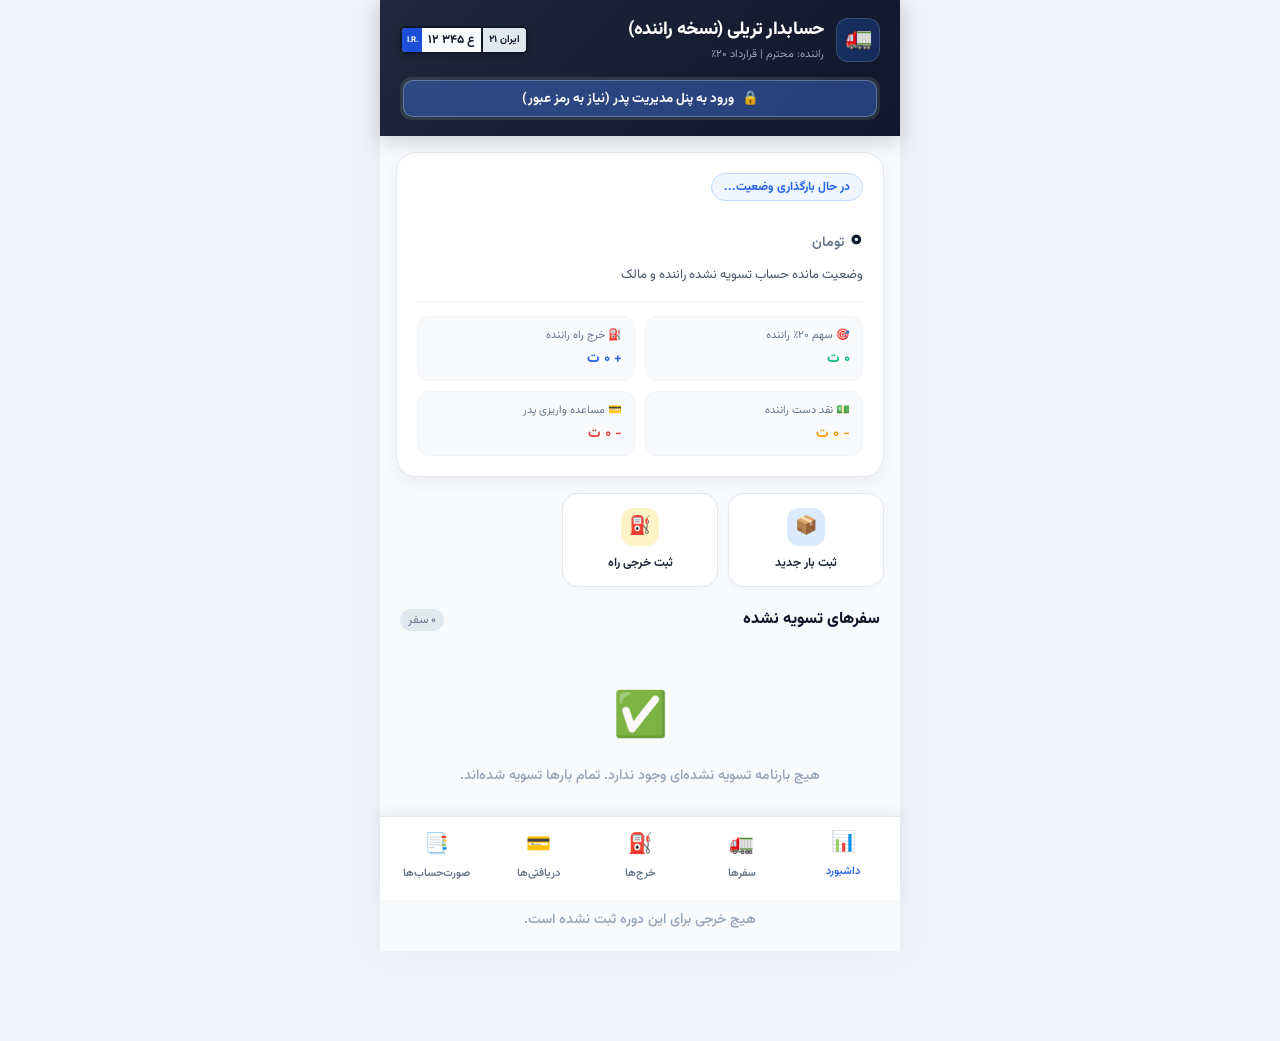
==== index.html @ ca32df8a "Add role isolation: Driver View vs Password-protected Owner Portal" ====
<!DOCTYPE html>
<html lang="fa" dir="rtl">
<head>
  <meta charset="UTF-8">
  <meta name="viewport" content="width=device-width, initial-scale=1.0, maximum-scale=1.0, user-scalable=no">
  <title>حسابدار تریلی و راننده</title>
  
  <!-- PWA Meta Tags -->
  <link rel="manifest" href="/manifest.json">
  <meta name="theme-color" content="#0f172a">
  <meta name="mobile-web-app-capable" content="yes">
  <meta name="apple-mobile-web-app-status-bar-style" content="black-translucent">
  <link rel="icon" type="image/png" href="/icons/icon-192.png">

  <!-- CSS -->
  <link rel="stylesheet" href="/css/style.css">
</head>
<body>

  <div class="app-container">
    
    <!-- Top Header -->
    <header class="top-header">
      <div class="header-row">
        <div class="app-title-box">
          <div class="app-logo-badge" id="appLogoBadge">🚛</div>
          <div>
            <div class="app-title" id="appMainTitle">حسابدار تریلی</div>
            <div class="app-subtitle" id="headerSubtitle">نسخه راننده</div>
          </div>
        </div>
        
        <!-- Iranian License Plate View -->
        <div class="iran-plate" id="headerPlate" onclick="handlePlateClick()" title="مشاهده پلاک">
          <div class="plate-blue-flag">I.R.</div>
          <div class="plate-middle" id="plateDisplay">۱۲ ع ۳۴۵</div>
          <div class="plate-iran" id="plateCityDisplay">ایران ۲۱</div>
        </div>
      </div>

      <!-- Role Access Bar -->
      <div class="role-toggle-bar" id="roleStatusBanner">
        <!-- Will be dynamically populated: either 'ورود به پنل پدر' button or 'پنل مالک + خروج' -->
      </div>
    </header>

    <!-- MAIN VIEWS -->
    
    <!-- 1. DASHBOARD VIEW -->
    <main id="viewDashboard" class="view-section">
      
      <!-- Balance Hero Card -->
      <div class="balance-hero-card">
        <div id="heroTag" class="hero-status-tag status-zero">
          در حال بارگذاری وضعیت...
        </div>
        
        <div class="hero-amount">
          <span id="heroAmountText">۰</span>
          <span class="hero-currency">تومان</span>
        </div>
        
        <div class="hero-desc" id="heroDescText">
          وضعیت مانده حساب تسویه نشده راننده و مالک
        </div>

        <!-- 4 Key Metrics Breakdown -->
        <div class="metrics-grid">
          <div class="metric-item">
            <div class="metric-label">
              <span>🎯 سهم ۲۰٪ راننده</span>
            </div>
            <div class="metric-val color-green" id="dashDriverShare">۰ ت</div>
          </div>
          
          <div class="metric-item">
            <div class="metric-label">
              <span>⛽ خرج راه راننده</span>
            </div>
            <div class="metric-val color-blue" id="dashDriverExpenses">+ ۰ ت</div>
          </div>

          <div class="metric-item">
            <div class="metric-label">
              <span>💵 نقد دست راننده</span>
            </div>
            <div class="metric-val color-amber" id="dashCashCollected">- ۰ ت</div>
          </div>

          <div class="metric-item">
            <div class="metric-label">
              <span>💳 مساعده واریزی پدر</span>
            </div>
            <div class="metric-val color-red" id="dashAdvancesPaid">- ۰ ت</div>
          </div>
        </div>
      </div>

      <!-- Quick Actions Grid -->
      <div class="quick-actions-bar">
        <div class="quick-btn" onclick="openTripModal()">
          <div class="quick-btn-icon btn-icon-blue">📦</div>
          <span>ثبت بار جدید</span>
        </div>
        <div class="quick-btn" onclick="openExpenseModal()">
          <div class="quick-btn-icon btn-icon-amber">⛽</div>
          <span>ثبت خرجی راه</span>
        </div>
        <div class="quick-btn" id="quickBtnPayment" onclick="openPaymentModal()">
          <div class="quick-btn-icon btn-icon-green">💳</div>
          <span>ثبت مساعده</span>
        </div>
      </div>

      <!-- Unsettled Trips Section -->
      <div class="section-header">
        <div class="section-title">سفرهای تسویه نشده</div>
        <div class="section-badge" id="dashTripCountBadge">۰ سفر</div>
      </div>
      <div class="card-list" id="dashTripsList"></div>

      <!-- Unsettled Expenses Section -->
      <div class="section-header" style="margin-top: 24px;">
        <div class="section-title">آخرین خرجی‌های مسیر</div>
        <span class="btn-sm-action" onclick="switchNav('expenses')">مشاهده همه ←</span>
      </div>
      <div class="card-list" id="dashExpensesList"></div>

      <!-- Settlement CTA Banner (Owner only) -->
      <div id="dashSettlementContainer" style="padding: 20px 16px;">
        <button class="btn-primary btn-success" onclick="openSettlementPreviewModal()">
          <span>📑</span>
          <span>محاسبه و صدور صورت‌حساب تسویه</span>
        </button>
      </div>

    </main>

    <!-- 2. TRIPS VIEW -->
    <main id="viewTrips" class="view-section" style="display:none; padding-top: 16px;">
      <div class="section-header">
        <div class="section-title">لیست بارها و بارنامه‌ها</div>
        <button class="btn-primary" style="width: auto; padding: 6px 14px; font-size: 13px;" onclick="openTripModal()">
          + بار جدید
        </button>
      </div>

      <!-- Filter tabs -->
      <div style="display: flex; gap: 8px; padding: 0 16px 14px 16px; overflow-x: auto;">
        <button class="badge-tag badge-unsettled" style="border:none; cursor:pointer;" onclick="filterTrips('unsettled')">تسویه نشده‌ها</button>
        <button class="badge-tag badge-owner" style="border:none; cursor:pointer;" onclick="filterTrips('settled')">تسویه شده‌ها</button>
        <button class="badge-tag badge-owner" style="border:none; cursor:pointer;" onclick="filterTrips('all')">همه بارها</button>
      </div>

      <div class="card-list" id="allTripsList"></div>
    </main>

    <!-- 3. EXPENSES VIEW -->
    <main id="viewExpenses" class="view-section" style="display:none; padding-top: 16px;">
      <div class="section-header">
        <div class="section-title">مخارج، سوخت و تعمیرات</div>
        <button class="btn-primary" style="width: auto; padding: 6px 14px; font-size: 13px;" onclick="openExpenseModal()">
          + ثبت هزینه
        </button>
      </div>

      <!-- Filter tabs -->
      <div style="display: flex; gap: 8px; padding: 0 16px 14px 16px; overflow-x: auto;">
        <button class="badge-tag badge-driver" style="border:none; cursor:pointer;" onclick="filterExpenses('driver')">پرداخت راننده (طلب)</button>
        <button class="badge-tag badge-owner" style="border:none; cursor:pointer;" onclick="filterExpenses('owner')">پرداخت پدر (ماشین)</button>
        <button class="badge-tag badge-unsettled" style="border:none; cursor:pointer;" onclick="filterExpenses('all')">همه خرج‌ها</button>
      </div>

      <div class="card-list" id="allExpensesList"></div>
    </main>

    <!-- 4. ADVANCES (PAYMENTS) VIEW -->
    <main id="viewPayments" class="view-section" style="display:none; padding-top: 16px;">
      <div class="section-header">
        <div class="section-title">واریزی‌ها و مساعده‌های راننده</div>
        <button id="btnNewPayment" class="btn-primary" style="width: auto; padding: 6px 14px; font-size: 13px;" onclick="openPaymentModal()">
          + ثبت واریزی
        </button>
      </div>
      <div class="card-list" id="allPaymentsList"></div>
    </main>

    <!-- 5. SETTLEMENTS HISTORY VIEW -->
    <main id="viewSettlements" class="view-section" style="display:none; padding-top: 16px;">
      <div class="section-header">
        <div class="section-title">تاریخچه تسویه‌حساب‌ها</div>
        <button id="btnNewSettlement" class="btn-primary btn-success" style="width: auto; padding: 6px 14px; font-size: 13px;" onclick="openSettlementPreviewModal()">
          تسویه جدید
        </button>
      </div>
      <div class="card-list" id="allSettlementsList"></div>
    </main>

    <!-- BOTTOM NAVIGATION -->
    <nav class="bottom-nav">
      <div class="nav-item active" id="navDash" onclick="switchNav('dashboard')">
        <div class="nav-icon">📊</div>
        <span>داشبورد</span>
      </div>
      <div class="nav-item" id="navTrips" onclick="switchNav('trips')">
        <div class="nav-icon">🚛</div>
        <span>سفرها</span>
      </div>
      <div class="nav-item" id="navExpenses" onclick="switchNav('expenses')">
        <div class="nav-icon">⛽</div>
        <span>خرج‌ها</span>
      </div>
      <div class="nav-item" id="navPayments" onclick="switchNav('payments')">
        <div class="nav-icon">💳</div>
        <span>مساعده‌ها</span>
      </div>
      <div class="nav-item" id="navSettlements" onclick="switchNav('settlements')">
        <div class="nav-icon">📑</div>
        <span>تسویه‌ها</span>
      </div>
    </nav>

    <!-- ==================== MODALS ==================== -->

    <!-- MODAL: ADD / EDIT TRIP -->
    <div class="modal-overlay" id="modalTrip">
      <div class="modal-sheet">
        <div class="modal-header">
          <div class="modal-title" id="modalTripTitle">📦 ثبت بار و بارنامه جدید</div>
          <button class="modal-close-btn" onclick="closeModal('modalTrip')">✕</button>
        </div>
        
        <form id="formTrip" onsubmit="handleTripSubmit(event)">
          <input type="hidden" id="tripId">
          
          <div class="form-row">
            <div class="form-group">
              <label class="form-label">مبدا بارگیری *</label>
              <input type="text" id="tripOrigin" class="form-input" placeholder="مثلاً بندرعباس" required>
            </div>
            <div class="form-group">
              <label class="form-label">مقصد تخلیه *</label>
              <input type="text" id="tripDestination" class="form-input" placeholder="مثلاً تهران" required>
            </div>
          </div>

          <div class="form-row">
            <div class="form-group">
              <label class="form-label">شماره بارنامه</label>
              <input type="text" id="tripBillNumber" class="form-input" placeholder="مثلاً ۹۸۷۴۲">
            </div>
            <div class="form-group">
              <label class="form-label">تاریخ بارگیری</label>
              <input type="text" id="tripLoadingDate" class="form-input" placeholder="۱۴۰۵/۰۲/۱۵">
            </div>
          </div>

          <div class="form-row">
            <div class="form-group">
              <label class="form-label">نوع بار</label>
              <input type="text" id="tripCargo" class="form-input" placeholder="مثلاً کانتینر، آهن، گندم">
            </div>
            <div class="form-group">
              <label class="form-label">وزن / تناژ</label>
              <input type="number" step="0.1" id="tripWeight" class="form-input" placeholder="۲۴">
            </div>
          </div>

          <!-- Financials -->
          <div class="form-group">
            <label class="form-label">کرایه کل بارنامه (تومان) *</label>
            <input type="number" id="tripTotalFreight" class="form-input" placeholder="مثلاً ۴۰,۰۰۰,۰۰۰" oninput="calcTripSharesLive()" required>
          </div>

          <div class="form-group">
            <label class="form-label">کمیسیون پایانه / باربری (تومان)</label>
            <input type="number" id="tripCommission" class="form-input" placeholder="مثلاً ۲,۵۰۰,۰۰۰" oninput="calcTripSharesLive()">
            <div class="form-hint">کمیسیون از کرایه کل کم می‌شود تا کرایه صافی به دست بیاید.</div>
          </div>

          <!-- Live Share Preview Box -->
          <div class="live-calc-box">
            <div class="live-calc-row">
              <span>کرایه صافی بار:</span>
              <strong id="liveNetFreight">۰ تومان</strong>
            </div>
            <div class="live-calc-row" style="font-weight: 800; color: #16a34a;">
              <span>سهم راننده (۲۰٪):</span>
              <strong id="liveDriverShare">۰ تومان</strong>
            </div>
            <div class="live-calc-row">
              <span>سهم پدر (۸۰٪):</span>
              <strong id="liveOwnerShare">۰ تومان</strong>
            </div>
          </div>

          <div class="form-group">
            <label class="form-label">پیش‌کرایه یا پس‌کرایه نقدی دست راننده (تومان)</label>
            <input type="number" id="tripCashDriver" class="form-input" placeholder="مبلغی که راننده نقداً از بار دریافت کرده">
            <div class="form-hint">این مبلغ از طلب راننده در زمان تسویه کسر می‌شود.</div>
          </div>

          <div class="form-group">
            <label class="form-label">توضیحات و یادداشت</label>
            <textarea id="tripNotes" class="form-textarea" rows="2" placeholder="توضیحات مربوط به باسکول، انعام یا شرکت حمل و نقل"></textarea>
          </div>

          <button type="submit" class="btn-primary">ذخیره بارنامه</button>
        </form>
      </div>
    </div>

    <!-- MODAL: ADD EXPENSE -->
    <div class="modal-overlay" id="modalExpense">
      <div class="modal-sheet">
        <div class="modal-header">
          <div class="modal-title">⛽ ثبت خرجی و هزینه راه</div>
          <button class="modal-close-btn" onclick="closeModal('modalExpense')">✕</button>
        </div>
        
        <form id="formExpense" onsubmit="handleExpenseSubmit(event)">
          <div class="form-group">
            <label class="form-label">این هزینه بابت کدام بار است؟</label>
            <select id="expTripId" class="form-select">
              <option value="">خرج عمومی ماشین (تعویض روغن، بیمه، استهلاک)</option>
            </select>
          </div>

          <div class="form-group">
            <label class="form-label">نوع هزینه *</label>
            <select id="expCategory" class="form-select" required>
              <option value="گازوئیل">⛽ گازوئیل و سوخت</option>
              <option value="عوارض">🛣️ عوارضی آزادراه</option>
              <option value="باسکول">⚖️ باسکول</option>
              <option value="انعام">🤝 انعام بارگیری / تخلیه</option>
              <option value="پنچری">🛞 پنچری و باد و لاستیک</option>
              <option value="روغن">🛢️ تعویض روغن و فیلترها</option>
              <option value="تعمیرات">🔧 مکانیکی و قطعات یدکی</option>
              <option value="جریمه">⚠️ جریمه راهنمایی و رانندگی</option>
              <option value="متفرقه">📝 سایر خرج‌ها</option>
            </select>
          </div>

          <div class="form-group">
            <label class="form-label">مبلغ هزینه (تومان) *</label>
            <input type="number" id="expAmount" class="form-input" placeholder="مثلاً ۷۵۰,۰۰۰" required>
          </div>

          <div class="form-group" id="expPaidByGroup">
            <label class="form-label">این هزینه را چه کسی پرداخت کرده؟ *</label>
            <div style="display: flex; gap: 10px;" id="expPaidByRow">
              <label style="flex:1; border: 1px solid #cbd5e1; border-radius: 12px; padding: 10px; display: flex; align-items: center; gap: 6px; cursor: pointer;">
                <input type="radio" name="expPaidBy" id="radioPaidByDriver" value="driver" checked>
                <span style="font-size: 13px; font-weight: 700; color: #2563eb;">🧢 راننده از جیبش داده (طلبکار شود)</span>
              </label>
              <label id="labelPaidByOwner" style="flex:1; border: 1px solid #cbd5e1; border-radius: 12px; padding: 10px; display: flex; align-items: center; gap: 6px; cursor: pointer;">
                <input type="radio" name="expPaidBy" id="radioPaidByOwner" value="owner">
                <span style="font-size: 13px; font-weight: 700; color: #475569;">👑 پدر پرداخت کرده</span>
              </label>
            </div>
          </div>

          <div class="form-row">
            <div class="form-group">
              <label class="form-label">تاریخ هزینه</label>
              <input type="text" id="expDate" class="form-input" placeholder="۱۴۰۵/۰۲/۱۵">
            </div>
            <div class="form-group">
              <label class="form-label">عکس فاکتور / رسید</label>
              <input type="file" id="expReceiptFile" class="form-input" accept="image/*" capture="environment">
            </div>
          </div>

          <div class="form-group">
            <label class="form-label">توضیحات</label>
            <input type="text" id="expDesc" class="form-input" placeholder="مثلاً پمپ بنزین نایین">
          </div>

          <button type="submit" class="btn-primary">ثبت هزینه</button>
        </form>
      </div>
    </div>

    <!-- MODAL: ADD ADVANCE PAYMENT -->
    <div class="modal-overlay" id="modalPayment">
      <div class="modal-sheet">
        <div class="modal-header">
          <div class="modal-title">💳 ثبت واریزی و مساعده به راننده</div>
          <button class="modal-close-btn" onclick="closeModal('modalPayment')">✕</button>
        </div>
        
        <form id="formPayment" onsubmit="handlePaymentSubmit(event)">
          <div class="form-group">
            <label class="form-label">مبلغ واریز شده (تومان) *</label>
            <input type="number" id="payAmount" class="form-input" placeholder="مثلاً ۵,۰۰۰,۰۰۰" required>
          </div>

          <div class="form-row">
            <div class="form-group">
              <label class="form-label">تاریخ واریز</label>
              <input type="text" id="payDate" class="form-input" placeholder="۱۴۰۵/۰۲/۱۵">
            </div>
            <div class="form-group">
              <label class="form-label">روش پرداخت</label>
              <select id="payMethod" class="form-select">
                <option value="کارت به کارت">کارت به کارت</option>
                <option value="نقدی">نقدی دستی</option>
                <option value="پایا / ساتنا">پایا / ساتنا</option>
                <option value="چک">چک</option>
              </select>
            </div>
          </div>

          <div class="form-group">
            <label class="form-label">شماره پیگیری / ارجاع واریز</label>
            <input type="text" id="payTracking" class="form-input" placeholder="کد پیگیری تراکنش">
          </div>

          <div class="form-group">
            <label class="form-label">بابت / توضیحات</label>
            <input type="text" id="payDesc" class="form-input" placeholder="مثلاً مساعده بین راهی یا علی‌الحساب">
          </div>

          <button type="submit" class="btn-primary">ثبت واریزی</button>
        </form>
      </div>
    </div>

    <!-- MODAL: SETTLEMENT PREVIEW & FACTOR -->
    <div class="modal-overlay" id="modalSettlement">
      <div class="modal-sheet">
        <div class="modal-header">
          <div class="modal-title">📑 صورت‌حساب رسمی تسویه با راننده</div>
          <button class="modal-close-btn" onclick="closeModal('modalSettlement')">✕</button>
        </div>

        <div id="invoicePrintArea" class="invoice-card">
          <div class="invoice-header">
            <h3 style="font-size: 17px; font-weight: 800;">صورت‌حساب کارکرد تریلی و راننده</h3>
            <div style="font-size: 12px; color: #64748b; margin-top: 4px;" id="invTruckInfo">پلاک: -- | مالک: --</div>
            <div style="font-size: 12px; color: #64748b;" id="invDate">تاریخ تسویه: --</div>
          </div>

          <!-- Credit Items (طلب راننده) -->
          <div style="font-weight: 800; font-size: 13px; color: #16a34a; margin: 8px 0 4px 0;">
            بخش اول: بستانکاری راننده (طلب راننده)
          </div>
          <div class="invoice-item-row">
            <span>سهم راننده از صافی بارها (<span id="invSharePercent">۲۰٪</span>):</span>
            <strong id="invDriverShare">۰ تومان</strong>
          </div>
          <div class="invoice-item-row">
            <span>مجموع مخارج پرداخت شده از جیب راننده:</span>
            <strong id="invDriverExpenses">۰ تومان</strong>
          </div>
          <div class="invoice-item-row" style="background:#f0fdf4; font-weight:700;">
            <span>جمع کل طلب راننده:</span>
            <strong id="invTotalCredit">۰ تومان</strong>
          </div>

          <!-- Debit Items (بدهی راننده) -->
          <div style="font-weight: 800; font-size: 13px; color: #dc2626; margin: 16px 0 4px 0;">
            بخش دوم: بدهکاری راننده (دریافتی‌ها و مساعده)
          </div>
          <div class="invoice-item-row">
            <span>پیش‌کرایه یا پس‌کرایه نقدی دست راننده:</span>
            <strong id="invCashCollected">۰ تومان</strong>
          </div>
          <div class="invoice-item-row">
            <span>مجموع واریزی‌ها و مساعده‌های کارت‌به‌کارت پدر:</span>
            <strong id="invAdvancesPaid">۰ تومان</strong>
          </div>
          <div class="invoice-item-row" style="background:#fef2f2; font-weight:700;">
            <span>جمع کل دریافتی‌های راننده:</span>
            <strong id="invTotalDebit">۰ تومان</strong>
          </div>

          <!-- Final Calculation -->
          <div class="invoice-total-row">
            <span id="invBalanceLabel">مانده خالص جهت تسویه:</span>
            <span id="invFinalBalance" style="color: #2563eb;">۰ تومان</span>
          </div>
          <div style="font-size: 11px; text-align: center; margin-top: 10px; color: #64748b;" id="invConclusionText">
            حساب کاملاً تراز و شفاف است.
          </div>
        </div>

        <button class="whatsapp-share-btn" onclick="shareInvoiceWhatsApp()">
          <span>📲</span>
          <span>ارسال متن صورت‌حساب در واتساپ / ایتا</span>
        </button>

        <button class="btn-primary" style="margin-top: 10px; background: #0f172a;" onclick="confirmAndExecuteSettlement()">
          <span>✓</span>
          <span>ثبت قطعی تسویه و صفر کردن دوره</span>
        </button>
      </div>
    </div>

    <!-- MODAL: SETTINGS -->
    <div class="modal-overlay" id="modalSettings">
      <div class="modal-sheet">
        <div class="modal-header">
          <div class="modal-title">⚙️ تنظیمات تریلی و قرارداد</div>
          <button class="modal-close-btn" onclick="closeModal('modalSettings')">✕</button>
        </div>
        
        <form id="formSettings" onsubmit="handleSettingsSubmit(event)">
          <div class="form-group">
            <label class="form-label">نام مالک (پدر)</label>
            <input type="text" id="settingOwner" class="form-input" required>
          </div>
          <div class="form-group">
            <label class="form-label">نام راننده</label>
            <input type="text" id="settingDriver" class="form-input" required>
          </div>
          <div class="form-group">
            <label class="form-label">پلاک تریلی</label>
            <input type="text" id="settingPlate" class="form-input" placeholder="۱۲ ع ۳۴۵ ایران ۲۱" required>
          </div>
          <div class="form-group">
            <label class="form-label">مدل و نوع تریلی</label>
            <input type="text" id="settingModel" class="form-input" placeholder="ولوو اف‌اچ ۵۰۰">
          </div>
          <div class="form-group">
            <label class="form-label">درصد سهم راننده از کرایه صافی (درصد)</label>
            <input type="number" step="0.5" id="settingDriverPct" class="form-input" value="20" required>
            <div class="form-hint">طبق توافق شما، پیش‌فرض ۲۰٪ از کرایه صافی است.</div>
          </div>
          <div class="form-group">
            <label class="form-label">رمز عبور ورود به پنل مدیریت پدر (پین‌کد)</label>
            <input type="password" id="settingOwnerPin" class="form-input" placeholder="رمز ۴ رقمی جدید" maxlength="10">
            <div class="form-hint">این رمز را در اختیار راننده قرار ندهید تا پنل شما کاملاً مجزا و امن بماند.</div>
          </div>
          <button type="submit" class="btn-primary">ذخیره تنظیمات</button>
        </form>
      </div>
    </div>

    <!-- MODAL: OWNER PIN LOGIN -->
    <div class="modal-overlay" id="modalPinLogin">
      <div class="modal-sheet" style="text-align: center;">
        <div class="modal-header">
          <div class="modal-title">🔒 ورود به پنل مدیریت پدر (مالک)</div>
          <button class="modal-close-btn" onclick="closeModal('modalPinLogin')">✕</button>
        </div>
        <div style="font-size: 38px; margin: 10px 0;">👑</div>
        <p style="font-size: 13px; color: #64748b; margin-bottom: 16px;">
          جهت مشاهده سود کل تریلی، صدور فاکتور و دسترسی به پنل مدیریت، رمز عبور پدر را وارد کنید:
        </p>
        <form onsubmit="handlePinLogin(event)">
          <div class="form-group">
            <input type="password" id="inputOwnerPin" class="form-input" placeholder="رمز عبور ۴ رقمی" style="text-align: center; font-size: 22px; letter-spacing: 6px; font-weight: 800;" maxlength="10" required>
            <div class="form-hint" style="text-align: center;">رمز اولیه پیش‌فرض: 1234</div>
          </div>
          <div id="pinErrorMessage" style="color: #ef4444; font-size: 12px; margin-bottom: 12px; display: none;">❌ رمز عبور نادرست است!</div>
          <button type="submit" class="btn-primary" style="margin-top: 8px;">
            <span>ورود به پنل مدیریت</span>
          </button>
        </form>
      </div>
    </div>

    <!-- MODAL: IMAGE VIEWER -->
    <div class="modal-overlay" id="modalImage">
      <div class="modal-sheet" style="text-align: center;">
        <div class="modal-header">
          <div class="modal-title">📷 تصویر رسید / فاکتور</div>
          <button class="modal-close-btn" onclick="closeModal('modalImage')">✕</button>
        </div>
        <img id="viewerImg" src="" style="max-width: 100%; border-radius: 12px; max-height: 65vh; object-fit: contain;">
      </div>
    </div>

  </div>

  <!-- JavaScript -->
  <script src="/js/app.js"></script>
</body>
</html>
---- css/style.css ----
@import url('https://fonts.googleapis.com/css2?family=Vazirmatn:wght@300;400;500;600;700;800;900&display=swap');

:root {
  --primary: #2563eb;
  --primary-hover: #1d4ed8;
  --primary-light: #eff6ff;
  --success: #10b981;
  --success-light: #ecfdf5;
  --danger: #ef4444;
  --danger-light: #fef2f2;
  --warning: #f59e0b;
  --warning-light: #fffbeb;
  --dark: #0f172a;
  --gray-900: #1e293b;
  --gray-800: #334155;
  --gray-700: #475569;
  --gray-500: #64748b;
  --gray-200: #e2e8f0;
  --gray-100: #f1f5f9;
  --gray-50: #f8fafc;
  --radius: 16px;
  --radius-sm: 10px;
  --shadow-sm: 0 1px 3px rgba(0,0,0,0.06);
  --shadow-md: 0 4px 12px rgba(0,0,0,0.08);
  --shadow-lg: 0 10px 25px rgba(0,0,0,0.12);
}

* {
  box-sizing: border-box;
  margin: 0;
  padding: 0;
  -webkit-tap-highlight-color: transparent;
  font-family: 'Vazirmatn', -apple-system, BlinkMacSystemFont, 'Segoe UI', Tahoma, sans-serif;
}

body {
  background-color: #f1f5f9;
  color: #1e293b;
  direction: rtl;
  text-align: right;
  min-height: 100vh;
  padding-bottom: 90px;
}

/* Mobile Wrapper Container */
.app-container {
  max-width: 520px;
  margin: 0 auto;
  min-height: 100vh;
  background: #f8fafc;
  position: relative;
  box-shadow: 0 0 40px rgba(0,0,0,0.05);
}

/* Top App Bar */
.top-header {
  background: linear-gradient(135deg, #1e293b, #0f172a);
  color: white;
  padding: 16px 20px;
  position: sticky;
  top: 0;
  z-index: 40;
  box-shadow: 0 4px 20px rgba(15, 23, 42, 0.2);
}

.header-row {
  display: flex;
  justify-content: space-between;
  align-items: center;
}

.app-title-box {
  display: flex;
  align-items: center;
  gap: 12px;
}

.app-logo-badge {
  width: 44px;
  height: 44px;
  background: rgba(37, 99, 235, 0.25);
  border: 1px solid rgba(255, 255, 255, 0.15);
  border-radius: 12px;
  display: flex;
  align-items: center;
  justify-content: center;
  font-size: 22px;
}

.app-title {
  font-size: 18px;
  font-weight: 800;
  letter-spacing: -0.3px;
}

.app-subtitle {
  font-size: 11px;
  color: #94a3b8;
  margin-top: 2px;
}

/* Iranian License Plate Component */
.iran-plate {
  display: inline-flex;
  direction: ltr;
  align-items: center;
  background: #f8fafc;
  border: 2px solid #0f172a;
  border-radius: 6px;
  height: 28px;
  font-weight: 700;
  font-size: 12px;
  overflow: hidden;
  box-shadow: 0 2px 5px rgba(0,0,0,0.2);
}

.plate-blue-flag {
  background: #1d4ed8;
  color: white;
  width: 20px;
  height: 100%;
  display: flex;
  flex-direction: column;
  justify-content: center;
  align-items: center;
  font-size: 8px;
}

.plate-middle {
  padding: 0 6px;
  color: #0f172a;
  display: flex;
  gap: 3px;
  align-items: center;
}

.plate-iran {
  border-left: 2px solid #0f172a;
  padding: 0 6px;
  background: #e2e8f0;
  color: #0f172a;
  font-size: 10px;
  height: 100%;
  display: flex;
  align-items: center;
}

/* Role Selector Toggle Bar */
.role-toggle-bar {
  display: flex;
  background: rgba(255, 255, 255, 0.1);
  border-radius: 12px;
  padding: 3px;
  margin-top: 14px;
  font-size: 13px;
}

.role-tab {
  flex: 1;
  text-align: center;
  padding: 7px 0;
  border-radius: 9px;
  cursor: pointer;
  color: #cbd5e1;
  font-weight: 500;
  transition: all 0.2s ease;
}

.role-tab.active {
  background: white;
  color: #0f172a;
  font-weight: 700;
  box-shadow: 0 2px 8px rgba(0,0,0,0.15);
}

/* Balance Hero Card */
.balance-hero-card {
  margin: 16px;
  background: white;
  border-radius: 20px;
  padding: 20px;
  box-shadow: 0 6px 20px rgba(0,0,0,0.06);
  border: 1px solid #e2e8f0;
  position: relative;
  overflow: hidden;
}

.hero-status-tag {
  display: inline-flex;
  align-items: center;
  gap: 6px;
  font-size: 12px;
  font-weight: 700;
  padding: 4px 12px;
  border-radius: 20px;
  margin-bottom: 8px;
}

.status-credit {
  background: #ecfdf5;
  color: #059669;
  border: 1px solid #a7f3d0;
}

.status-debit {
  background: #fef2f2;
  color: #dc2626;
  border: 1px solid #fecaca;
}

.status-zero {
  background: #eff6ff;
  color: #2563eb;
  border: 1px solid #bfdbfe;
}

.hero-amount {
  font-size: 28px;
  font-weight: 900;
  color: #0f172a;
  margin: 8px 0 4px 0;
  display: flex;
  align-items: baseline;
  gap: 6px;
}

.hero-currency {
  font-size: 14px;
  font-weight: 600;
  color: #64748b;
}

.hero-desc {
  font-size: 13px;
  color: #475569;
  margin-bottom: 16px;
}

/* 4 Metrics Grid inside Hero */
.metrics-grid {
  display: grid;
  grid-template-columns: repeat(2, 1fr);
  gap: 10px;
  border-top: 1px solid #f1f5f9;
  padding-top: 14px;
}

.metric-item {
  background: #f8fafc;
  padding: 10px 12px;
  border-radius: 12px;
  border: 1px solid #f1f5f9;
}

.metric-label {
  font-size: 11px;
  color: #64748b;
  display: flex;
  align-items: center;
  gap: 5px;
}

.metric-val {
  font-size: 14px;
  font-weight: 700;
  color: #1e293b;
  margin-top: 4px;
}

.color-green { color: #10b981; }
.color-red { color: #ef4444; }
.color-blue { color: #2563eb; }
.color-amber { color: #f59e0b; }

/* Quick Action Buttons */
.quick-actions-bar {
  display: grid;
  grid-template-columns: repeat(3, 1fr);
  gap: 10px;
  margin: 0 16px 20px 16px;
}

.quick-btn {
  background: white;
  border: 1px solid #e2e8f0;
  border-radius: 16px;
  padding: 14px 8px;
  display: flex;
  flex-direction: column;
  align-items: center;
  justify-content: center;
  gap: 8px;
  font-size: 12px;
  font-weight: 700;
  color: #1e293b;
  cursor: pointer;
  transition: all 0.2s ease;
  box-shadow: 0 2px 6px rgba(0,0,0,0.03);
}

.quick-btn:active {
  transform: scale(0.96);
  background: #f1f5f9;
}

.quick-btn-icon {
  width: 38px;
  height: 38px;
  border-radius: 12px;
  display: flex;
  align-items: center;
  justify-content: center;
  font-size: 18px;
}

.btn-icon-blue { background: #dbeafe; color: #1d4ed8; }
.btn-icon-amber { background: #fef3c7; color: #b45309; }
.btn-icon-green { background: #d1fae5; color: #047857; }

/* Section Titles */
.section-header {
  display: flex;
  justify-content: space-between;
  align-items: center;
  padding: 0 20px 12px 20px;
}

.section-title {
  font-size: 16px;
  font-weight: 800;
  color: #0f172a;
}

.section-badge {
  font-size: 12px;
  color: #64748b;
  background: #e2e8f0;
  padding: 2px 8px;
  border-radius: 12px;
}

/* Card Lists */
.card-list {
  padding: 0 16px;
  display: flex;
  flex-direction: column;
  gap: 12px;
}

.item-card {
  background: white;
  border-radius: 16px;
  padding: 16px;
  border: 1px solid #e2e8f0;
  box-shadow: 0 2px 8px rgba(0,0,0,0.03);
  position: relative;
  transition: transform 0.15s ease;
}

.card-top {
  display: flex;
  justify-content: space-between;
  align-items: center;
  margin-bottom: 8px;
}

.card-title {
  font-size: 15px;
  font-weight: 700;
  color: #0f172a;
  display: flex;
  align-items: center;
  gap: 6px;
}

.badge-tag {
  font-size: 11px;
  font-weight: 600;
  padding: 3px 8px;
  border-radius: 8px;
}

.badge-unsettled {
  background: #fef3c7;
  color: #b45309;
}

.badge-settled {
  background: #ecfdf5;
  color: #059669;
}

.badge-driver {
  background: #eff6ff;
  color: #1d4ed8;
}

.badge-owner {
  background: #f1f5f9;
  color: #475569;
}

.card-body-row {
  display: flex;
  justify-content: space-between;
  align-items: center;
  margin: 6px 0;
  font-size: 13px;
  color: #475569;
}

.card-highlight-box {
  background: #f8fafc;
  border-radius: 10px;
  padding: 10px;
  margin-top: 10px;
  border: 1px dashed #cbd5e1;
  display: flex;
  justify-content: space-between;
  align-items: center;
}

.highlight-label {
  font-size: 12px;
  font-weight: 600;
  color: #334155;
}

.highlight-value {
  font-size: 15px;
  font-weight: 800;
  color: #2563eb;
}

.card-footer-actions {
  display: flex;
  justify-content: flex-end;
  gap: 8px;
  margin-top: 12px;
  border-top: 1px solid #f1f5f9;
  padding-top: 10px;
}

.btn-sm-action {
  background: none;
  border: none;
  font-size: 12px;
  color: #64748b;
  cursor: pointer;
  display: flex;
  align-items: center;
  gap: 4px;
  padding: 4px 8px;
  border-radius: 6px;
}

.btn-sm-action:hover {
  background: #f1f5f9;
  color: #0f172a;
}

.btn-sm-danger {
  color: #ef4444;
}
.btn-sm-danger:hover {
  background: #fee2e2;
  color: #b91c1c;
}

/* Empty State */
.empty-state {
  text-align: center;
  padding: 40px 20px;
  color: #94a3b8;
}

.empty-icon {
  font-size: 44px;
  margin-bottom: 12px;
}

.empty-text {
  font-size: 14px;
  font-weight: 500;
}

/* Bottom App Navigation Bar */
.bottom-nav {
  position: fixed;
  bottom: 0;
  left: 50%;
  transform: translateX(-50%);
  width: 100%;
  max-width: 520px;
  background: white;
  border-top: 1px solid #e2e8f0;
  display: flex;
  justify-content: space-around;
  padding: 8px 6px 14px 6px;
  z-index: 50;
  box-shadow: 0 -4px 16px rgba(0,0,0,0.06);
}

.nav-item {
  display: flex;
  flex-direction: column;
  align-items: center;
  gap: 4px;
  color: #64748b;
  text-decoration: none;
  font-size: 11px;
  font-weight: 600;
  cursor: pointer;
  transition: all 0.2s;
  padding: 4px 8px;
  border-radius: 8px;
  flex: 1;
}

.nav-item.active {
  color: #2563eb;
  transform: translateY(-2px);
}

.nav-icon {
  font-size: 20px;
}

/* Modal Popup Styles */
.modal-overlay {
  position: fixed;
  top: 0;
  left: 0;
  right: 0;
  bottom: 0;
  background: rgba(15, 23, 42, 0.65);
  backdrop-filter: blur(4px);
  z-index: 100;
  display: none;
  align-items: flex-end;
  justify-content: center;
}

.modal-overlay.active {
  display: flex;
}

.modal-sheet {
  background: white;
  width: 100%;
  max-width: 520px;
  max-height: 90vh;
  border-top-left-radius: 24px;
  border-top-right-radius: 24px;
  padding: 24px 20px 32px 20px;
  overflow-y: auto;
  box-shadow: 0 -10px 40px rgba(0,0,0,0.2);
  animation: slideUp 0.25s ease-out;
}

@keyframes slideUp {
  from { transform: translateY(100%); }
  to { transform: translateY(0); }
}

.modal-header {
  display: flex;
  justify-content: space-between;
  align-items: center;
  margin-bottom: 20px;
  border-bottom: 1px solid #f1f5f9;
  padding-bottom: 12px;
}

.modal-title {
  font-size: 17px;
  font-weight: 800;
  color: #0f172a;
}

.modal-close-btn {
  background: #f1f5f9;
  border: none;
  width: 32px;
  height: 32px;
  border-radius: 50%;
  font-size: 18px;
  display: flex;
  align-items: center;
  justify-content: center;
  cursor: pointer;
  color: #64748b;
}

/* Forms and Inputs */
.form-group {
  margin-bottom: 16px;
}

.form-label {
  display: block;
  font-size: 13px;
  font-weight: 600;
  color: #334155;
  margin-bottom: 6px;
}

.form-input, .form-select, .form-textarea {
  width: 100%;
  padding: 12px 14px;
  border: 1px solid #cbd5e1;
  border-radius: 12px;
  font-size: 14px;
  color: #0f172a;
  outline: none;
  transition: border-color 0.2s;
  background: #fff;
}

.form-input:focus, .form-select:focus, .form-textarea:focus {
  border-color: #2563eb;
  box-shadow: 0 0 0 3px rgba(37, 99, 235, 0.1);
}

.form-row {
  display: grid;
  grid-template-columns: 1fr 1fr;
  gap: 12px;
}

.form-hint {
  font-size: 11px;
  color: #64748b;
  margin-top: 4px;
}

/* Dynamic Live Calculation Card in Forms */
.live-calc-box {
  background: #eff6ff;
  border: 1px solid #bfdbfe;
  border-radius: 12px;
  padding: 12px 14px;
  margin: 14px 0;
}

.live-calc-row {
  display: flex;
  justify-content: space-between;
  font-size: 13px;
  margin: 4px 0;
  color: #1e40af;
}

.btn-primary {
  width: 100%;
  background: #2563eb;
  color: white;
  border: none;
  border-radius: 14px;
  padding: 14px;
  font-size: 15px;
  font-weight: 700;
  cursor: pointer;
  display: flex;
  align-items: center;
  justify-content: center;
  gap: 8px;
  transition: background 0.2s;
  box-shadow: 0 4px 12px rgba(37, 99, 235, 0.25);
}

.btn-primary:active {
  background: #1d4ed8;
  transform: scale(0.98);
}

.btn-success {
  background: #10b981;
  box-shadow: 0 4px 12px rgba(16, 185, 129, 0.25);
}
.btn-success:active { background: #059669; }

/* Invoice / Factor Styles for WhatsApp Sharing */
.invoice-card {
  background: white;
  border: 2px solid #0f172a;
  border-radius: 16px;
  padding: 20px;
  margin: 10px 0;
  color: #0f172a;
}

.invoice-header {
  text-align: center;
  border-bottom: 2px dashed #cbd5e1;
  padding-bottom: 14px;
  margin-bottom: 14px;
}

.invoice-item-row {
  display: flex;
  justify-content: space-between;
  padding: 6px 0;
  font-size: 13px;
  border-bottom: 1px solid #f1f5f9;
}

.invoice-total-row {
  display: flex;
  justify-content: space-between;
  padding: 12px 0;
  font-size: 16px;
  font-weight: 900;
  border-top: 2px solid #0f172a;
  margin-top: 10px;
}

.whatsapp-share-btn {
  background: #25D366;
  color: white;
  border: none;
  border-radius: 12px;
  padding: 12px;
  width: 100%;
  font-size: 14px;
  font-weight: 700;
  display: flex;
  align-items: center;
  justify-content: center;
  gap: 8px;
  cursor: pointer;
  margin-top: 12px;
}
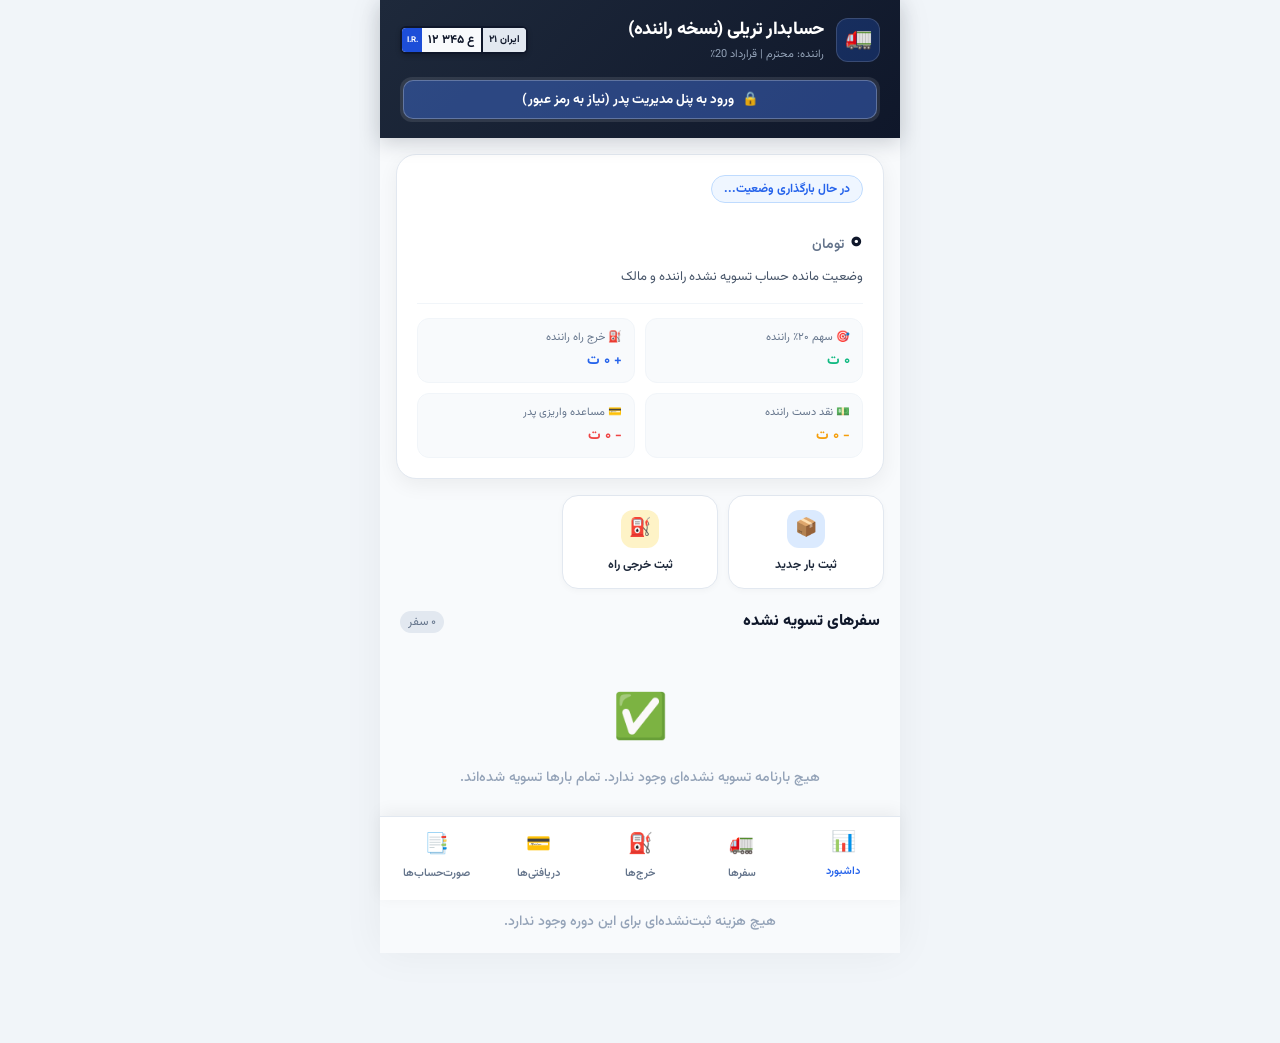
==== commit 1f3dc33a: "Refactor: Implement Hierarchical Multi-Agent Standards for Fleet and Freight Accounting" ====
--- a/index.html
+++ b/index.html
@@ -269,12 +269,14 @@
           <!-- Financials -->
           <div class="form-group">
             <label class="form-label">کرایه کل بارنامه (تومان) *</label>
-            <input type="number" id="tripTotalFreight" class="form-input" placeholder="مثلاً ۴۰,۰۰۰,۰۰۰" oninput="calcTripSharesLive()" required>
+            <input type="text" inputmode="numeric" id="tripTotalFreight" class="form-input currency-input" placeholder="مثلاً ۴۰,۰۰۰,۰۰۰" oninput="handleCurrencyInput(this); calcTripSharesLive();" required>
+            <span id="hintTripTotal" class="currency-word-hint"></span>
           </div>
 
           <div class="form-group">
             <label class="form-label">کمیسیون پایانه / باربری (تومان)</label>
-            <input type="number" id="tripCommission" class="form-input" placeholder="مثلاً ۲,۵۰۰,۰۰۰" oninput="calcTripSharesLive()">
+            <input type="text" inputmode="numeric" id="tripCommission" class="form-input currency-input" placeholder="مثلاً ۲,۵۰۰,۰۰۰" oninput="handleCurrencyInput(this); calcTripSharesLive();">
+            <span id="hintTripComm" class="currency-word-hint"></span>
             <div class="form-hint">کمیسیون از کرایه کل کم می‌شود تا کرایه صافی به دست بیاید.</div>
           </div>
 
@@ -285,18 +287,19 @@
               <strong id="liveNetFreight">۰ تومان</strong>
             </div>
             <div class="live-calc-row" style="font-weight: 800; color: #16a34a;">
-              <span>سهم راننده (۲۰٪):</span>
+              <span>سهم راننده:</span>
               <strong id="liveDriverShare">۰ تومان</strong>
             </div>
             <div class="live-calc-row">
-              <span>سهم پدر (۸۰٪):</span>
+              <span>سهم پدر (مالک):</span>
               <strong id="liveOwnerShare">۰ تومان</strong>
             </div>
           </div>
 
           <div class="form-group">
             <label class="form-label">پیش‌کرایه یا پس‌کرایه نقدی دست راننده (تومان)</label>
-            <input type="number" id="tripCashDriver" class="form-input" placeholder="مبلغی که راننده نقداً از بار دریافت کرده">
+            <input type="text" inputmode="numeric" id="tripCashDriver" class="form-input currency-input" placeholder="مبلغی که راننده نقداً دریافت کرده" oninput="handleCurrencyInput(this)">
+            <span id="hintTripCash" class="currency-word-hint"></span>
             <div class="form-hint">این مبلغ از طلب راننده در زمان تسویه کسر می‌شود.</div>
           </div>
 
@@ -343,7 +346,8 @@
 
           <div class="form-group">
             <label class="form-label">مبلغ هزینه (تومان) *</label>
-            <input type="number" id="expAmount" class="form-input" placeholder="مثلاً ۷۵۰,۰۰۰" required>
+            <input type="text" inputmode="numeric" id="expAmount" class="form-input currency-input" placeholder="مثلاً ۷۵۰,۰۰۰" oninput="handleCurrencyInput(this)" required>
+            <span id="hintExpAmount" class="currency-word-hint"></span>
           </div>
 
           <div class="form-group" id="expPaidByGroup">
@@ -392,7 +396,8 @@
         <form id="formPayment" onsubmit="handlePaymentSubmit(event)">
           <div class="form-group">
             <label class="form-label">مبلغ واریز شده (تومان) *</label>
-            <input type="number" id="payAmount" class="form-input" placeholder="مثلاً ۵,۰۰۰,۰۰۰" required>
+            <input type="text" inputmode="numeric" id="payAmount" class="form-input currency-input" placeholder="مثلاً ۵,۰۰۰,۰۰۰" oninput="handleCurrencyInput(this)" required>
+            <span id="hintPayAmount" class="currency-word-hint"></span>
           </div>
 
           <div class="form-row">
@@ -523,9 +528,16 @@
             <input type="text" id="settingModel" class="form-input" placeholder="ولوو اف‌اچ ۵۰۰">
           </div>
           <div class="form-group">
-            <label class="form-label">درصد سهم راننده از کرایه صافی (درصد)</label>
+            <label class="form-label">درصد سهم راننده (درصد)</label>
             <input type="number" step="0.5" id="settingDriverPct" class="form-input" value="20" required>
-            <div class="form-hint">طبق توافق شما، پیش‌فرض ۲۰٪ از کرایه صافی است.</div>
+            <div class="form-hint">طبق توافق، پیش‌فرض ۲۰٪ است.</div>
+          </div>
+          <div class="form-group">
+            <label class="form-label">مبنای محاسبه درصد راننده</label>
+            <select id="settingDriverBasis" class="form-select">
+              <option value="net">درصد از کرایه صافی (کل منهای کمیسیون باربری - استاندارد)</option>
+              <option value="gross">درصد از کل کرایه ناخالص بارنامه</option>
+            </select>
           </div>
           <div class="form-group">
             <label class="form-label">رمز عبور ورود به پنل مدیریت پدر (پین‌کد)</label>
@@ -533,7 +545,27 @@
             <div class="form-hint">این رمز را در اختیار راننده قرار ندهید تا پنل شما کاملاً مجزا و امن بماند.</div>
           </div>
           <button type="submit" class="btn-primary">ذخیره تنظیمات</button>
+          
+          <div style="margin-top: 16px; border-top: 1px solid #f1f5f9; padding-top: 14px; text-align: center;">
+            <button type="button" class="btn-sm-action" style="margin: 0 auto; color: #2563eb;" onclick="openAuditModal()">
+              <span>📜</span>
+              <span>مشاهده تاریخچه و لاگ تغییرات سیستم (Audit Trail)</span>
+            </button>
+          </div>
         </form>
+      </div>
+    </div>
+
+    <!-- MODAL: AUDIT TRAIL LOGS -->
+    <div class="modal-overlay" id="modalAuditLogs">
+      <div class="modal-sheet">
+        <div class="modal-header">
+          <div class="modal-title">📜 تاریخچه و لاگ تغییرات سیستم</div>
+          <button class="modal-close-btn" onclick="closeModal('modalAuditLogs')">✕</button>
+        </div>
+        <div id="auditLogContent" class="audit-list">
+          <div class="empty-state">در حال بارگذاری لاگ‌ها...</div>
+        </div>
       </div>
     </div>
 
--- a/css/style.css
+++ b/css/style.css
@@ -730,4 +730,53 @@
   gap: 8px;
   cursor: pointer;
   margin-top: 12px;
-}
+  min-height: 48px;
+}
+
+/* Touch Friendly Mobile Requirements (Min 48px) */
+.form-input, .form-select, .btn-primary, .quick-btn {
+  min-height: 48px;
+}
+
+/* Number In Words / Live Currency Helper */
+.currency-word-hint {
+  font-size: 11px;
+  color: #2563eb;
+  font-weight: 600;
+  margin-top: 4px;
+  min-height: 16px;
+  display: block;
+}
+
+/* Double-click Protection / Loading State */
+.btn-loading {
+  opacity: 0.7;
+  pointer-events: none;
+  cursor: not-allowed;
+  position: relative;
+}
+
+/* Audit Log List Styles */
+.audit-list {
+  display: flex;
+  flex-direction: column;
+  gap: 8px;
+  padding: 0 16px;
+}
+
+.audit-item {
+  background: white;
+  border-radius: 12px;
+  padding: 12px 14px;
+  border: 1px solid #e2e8f0;
+  font-size: 12px;
+  line-height: 1.6;
+}
+
+.audit-meta {
+  display: flex;
+  justify-content: space-between;
+  color: #64748b;
+  font-size: 11px;
+  margin-bottom: 4px;
+}
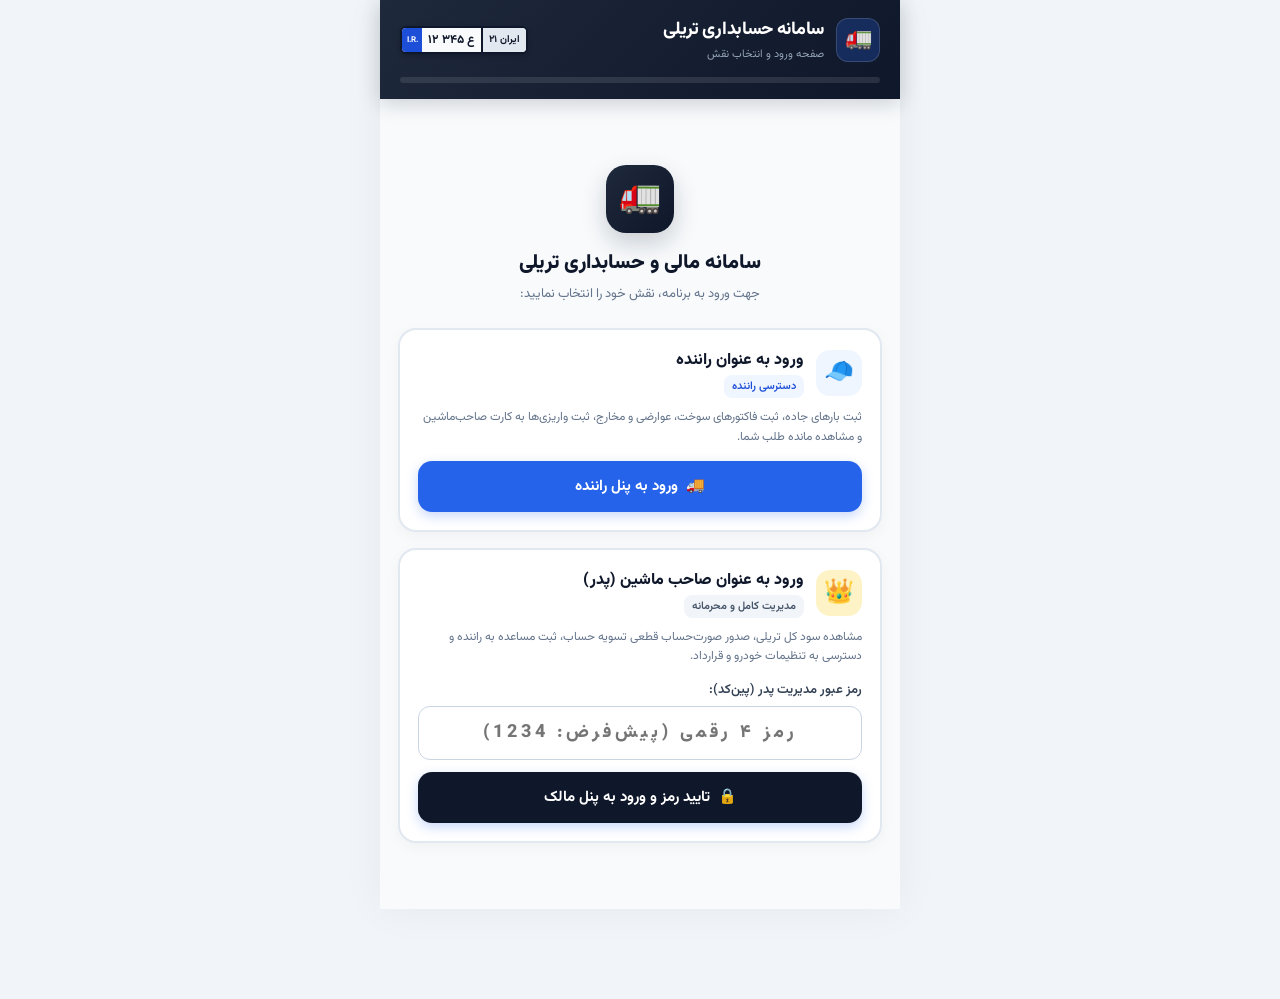
==== commit 1f131676: "feat: standard login page, driver deposits to owner, clean invoice generator and 1-click clipboard c" ====
--- a/index.html
+++ b/index.html
@@ -46,6 +46,61 @@
 
     <!-- MAIN VIEWS -->
     
+    <!-- 0. DEDICATED LOGIN VIEW -->
+    <main id="viewLogin" class="view-section login-screen" style="display:none;">
+      <div class="login-header">
+        <div class="login-logo">🚛</div>
+        <h1 class="login-title">سامانه مالی و حسابداری تریلی</h1>
+        <p class="login-subtitle">جهت ورود به برنامه، نقش خود را انتخاب نمایید:</p>
+      </div>
+
+      <div class="role-cards-container">
+        <!-- 1. Driver Card -->
+        <div class="role-select-card">
+          <div class="role-card-header">
+            <div class="role-icon-box icon-driver">🧢</div>
+            <div>
+              <div class="role-card-title">ورود به عنوان راننده</div>
+              <span class="badge-tag badge-driver">دسترسی راننده</span>
+            </div>
+          </div>
+          <p class="role-card-desc">
+            ثبت بارهای جاده، ثبت فاکتورهای سوخت، عوارضی و مخارج، ثبت واریزی‌ها به کارت صاحب‌ماشین و مشاهده مانده طلب شما.
+          </p>
+          <button type="button" class="btn-primary" onclick="loginAsDriver()">
+            <span>🚚</span>
+            <span>ورود به پنل راننده</span>
+          </button>
+        </div>
+
+        <!-- 2. Owner Card -->
+        <div class="role-select-card">
+          <div class="role-card-header">
+            <div class="role-icon-box icon-owner">👑</div>
+            <div>
+              <div class="role-card-title">ورود به عنوان صاحب ماشین (پدر)</div>
+              <span class="badge-tag badge-owner">مدیریت کامل و محرمانه</span>
+            </div>
+          </div>
+          <p class="role-card-desc">
+            مشاهده سود کل تریلی، صدور صورت‌حساب قطعی تسویه حساب، ثبت مساعده به راننده و دسترسی به تنظیمات خودرو و قرارداد.
+          </p>
+          
+          <form onsubmit="handleOwnerLoginDirect(event)">
+            <div class="form-group" style="margin-bottom: 12px;">
+              <label class="form-label">رمز عبور مدیریت پدر (پین‌کد):</label>
+              <input type="password" id="loginOwnerPin" class="form-input" placeholder="رمز ۴ رقمی (پیش‌فرض: 1234)" style="text-align: center; font-size: 18px; letter-spacing: 4px; font-weight: 800;" maxlength="10" required>
+              <div id="loginPinError" style="color: #ef4444; font-size: 12px; margin-top: 4px; display: none;">❌ رمز عبور نادرست است!</div>
+            </div>
+            <button type="submit" class="btn-primary" style="background: #0f172a;">
+              <span>🔒</span>
+              <span>تایید رمز و ورود به پنل مالک</span>
+            </button>
+          </form>
+        </div>
+      </div>
+    </main>
+
     <!-- 1. DASHBOARD VIEW -->
     <main id="viewDashboard" class="view-section">
       
@@ -389,11 +444,31 @@
     <div class="modal-overlay" id="modalPayment">
       <div class="modal-sheet">
         <div class="modal-header">
-          <div class="modal-title">💳 ثبت واریزی و مساعده به راننده</div>
+          <div class="modal-title" id="modalPaymentTitle">💳 ثبت واریزی و مساعده</div>
           <button class="modal-close-btn" onclick="closeModal('modalPayment')">✕</button>
         </div>
         
         <form id="formPayment" onsubmit="handlePaymentSubmit(event)">
+          <!-- Notice for Driver -->
+          <div id="driverPayNotice" style="background: #eff6ff; border: 1px solid #bfdbfe; border-radius: 12px; padding: 10px; font-size: 12px; color: #1e40af; margin-bottom: 12px; display: none;">
+            💡 هرگونه کرایه یا پیش‌کرایه‌ای که از جاده به حساب کارت پدر واریز کرده‌اید را اینجا ثبت کنید تا بلافاصله به طلب شما اضافه گردد.
+          </div>
+
+          <!-- Transaction Type for Owner -->
+          <div class="form-group" id="ownerPaySelector" style="display: none;">
+            <label class="form-label">نوع تراکنش واریزی *</label>
+            <div style="display: flex; gap: 10px;">
+              <label style="flex:1; border: 1px solid #cbd5e1; border-radius: 12px; padding: 10px; display: flex; align-items: center; gap: 6px; cursor: pointer;">
+                <input type="radio" name="payPayerRadio" id="radioPayerOwner" value="owner" checked>
+                <span style="font-size: 12px; font-weight: 700; color: #dc2626;">مساعده به راننده</span>
+              </label>
+              <label style="flex:1; border: 1px solid #cbd5e1; border-radius: 12px; padding: 10px; display: flex; align-items: center; gap: 6px; cursor: pointer;">
+                <input type="radio" name="payPayerRadio" id="radioPayerDriver" value="driver">
+                <span style="font-size: 12px; font-weight: 700; color: #16a34a;">واریز راننده به کارت من</span>
+              </label>
+            </div>
+          </div>
+
           <div class="form-group">
             <label class="form-label">مبلغ واریز شده (تومان) *</label>
             <input type="text" inputmode="numeric" id="payAmount" class="form-input currency-input" placeholder="مثلاً ۵,۰۰۰,۰۰۰" oninput="handleCurrencyInput(this)" required>
@@ -418,12 +493,17 @@
 
           <div class="form-group">
             <label class="form-label">شماره پیگیری / ارجاع واریز</label>
-            <input type="text" id="payTracking" class="form-input" placeholder="کد پیگیری تراکنش">
+            <input type="text" id="payTracking" class="form-input" placeholder="کد پیگیری یا شماره ارجاع فیش">
+          </div>
+
+          <div class="form-group">
+            <label class="form-label">عکس فیش واریز / رسید بانکی</label>
+            <input type="file" id="payReceiptFile" class="form-input" accept="image/*" capture="environment">
           </div>
 
           <div class="form-group">
             <label class="form-label">بابت / توضیحات</label>
-            <input type="text" id="payDesc" class="form-input" placeholder="مثلاً مساعده بین راهی یا علی‌الحساب">
+            <input type="text" id="payDesc" class="form-input" placeholder="مثلاً واریز پیش‌کرایه بار یا مساعده جاده">
           </div>
 
           <button type="submit" class="btn-primary">ثبت واریزی</button>
@@ -458,6 +538,10 @@
             <span>مجموع مخارج پرداخت شده از جیب راننده:</span>
             <strong id="invDriverExpenses">۰ تومان</strong>
           </div>
+          <div class="invoice-item-row">
+            <span>واریزی‌های راننده به کارت مالک:</span>
+            <strong id="invDriverTransfers">۰ تومان</strong>
+          </div>
           <div class="invoice-item-row" style="background:#f0fdf4; font-weight:700;">
             <span>جمع کل طلب راننده:</span>
             <strong id="invTotalCredit">۰ تومان</strong>
@@ -472,7 +556,7 @@
             <strong id="invCashCollected">۰ تومان</strong>
           </div>
           <div class="invoice-item-row">
-            <span>مجموع واریزی‌ها و مساعده‌های کارت‌به‌کارت پدر:</span>
+            <span>مجموع مساعده‌ها و واریزی‌های پدر:</span>
             <strong id="invAdvancesPaid">۰ تومان</strong>
           </div>
           <div class="invoice-item-row" style="background:#fef2f2; font-weight:700;">
@@ -490,12 +574,17 @@
           </div>
         </div>
 
+        <button id="btnCopyInvoice" class="copy-invoice-btn" onclick="copyInvoiceText()">
+          <span id="copyBtnIcon">📋</span>
+          <span id="copyBtnText">کپی متن صورت‌حساب (جهت ارسال در ایتا، روبیکا، پیامک و...)</span>
+        </button>
+
         <button class="whatsapp-share-btn" onclick="shareInvoiceWhatsApp()">
           <span>📲</span>
-          <span>ارسال متن صورت‌حساب در واتساپ / ایتا</span>
+          <span>ارسال مستقیم در واتساپ</span>
         </button>
 
-        <button class="btn-primary" style="margin-top: 10px; background: #0f172a;" onclick="confirmAndExecuteSettlement()">
+        <button id="btnConfirmSettlement" class="btn-primary" style="margin-top: 10px; background: #0f172a;" onclick="confirmAndExecuteSettlement()">
           <span>✓</span>
           <span>ثبت قطعی تسویه و صفر کردن دوره</span>
         </button>
@@ -604,6 +693,9 @@
       </div>
     </div>
 
+    <!-- App Toast Notification -->
+    <div id="appToast" class="toast-notification"></div>
+
   </div>
 
   <!-- JavaScript -->
--- a/css/style.css
+++ b/css/style.css
@@ -780,3 +780,156 @@
   font-size: 11px;
   margin-bottom: 4px;
 }
+
+/* Dedicated Login View Styles */
+.login-screen {
+  padding: 30px 18px;
+  min-height: 90vh;
+  display: flex;
+  flex-direction: column;
+  justify-content: center;
+  align-items: center;
+}
+
+.login-header {
+  text-align: center;
+  margin-bottom: 24px;
+}
+
+.login-logo {
+  width: 68px;
+  height: 68px;
+  background: linear-gradient(135deg, #1e293b, #0f172a);
+  color: white;
+  border-radius: 20px;
+  display: flex;
+  align-items: center;
+  justify-content: center;
+  font-size: 34px;
+  margin: 0 auto 14px auto;
+  box-shadow: 0 10px 25px rgba(15, 23, 42, 0.2);
+}
+
+.login-title {
+  font-size: 20px;
+  font-weight: 900;
+  color: #0f172a;
+}
+
+.login-subtitle {
+  font-size: 13px;
+  color: #64748b;
+  margin-top: 6px;
+  line-height: 1.5;
+}
+
+.role-cards-container {
+  display: flex;
+  flex-direction: column;
+  gap: 16px;
+  width: 100%;
+}
+
+.role-select-card {
+  background: white;
+  border: 2px solid #e2e8f0;
+  border-radius: 18px;
+  padding: 18px;
+  transition: all 0.25s ease;
+  box-shadow: 0 4px 15px rgba(0,0,0,0.04);
+}
+
+.role-select-card:hover {
+  border-color: #2563eb;
+  box-shadow: 0 8px 24px rgba(37, 99, 235, 0.12);
+}
+
+.role-card-header {
+  display: flex;
+  align-items: center;
+  gap: 12px;
+  margin-bottom: 10px;
+}
+
+.role-icon-box {
+  width: 46px;
+  height: 46px;
+  border-radius: 14px;
+  display: flex;
+  align-items: center;
+  justify-content: center;
+  font-size: 24px;
+}
+
+.icon-driver { background: #eff6ff; color: #2563eb; }
+.icon-owner { background: #fef3c7; color: #d97706; }
+
+.role-card-title {
+  font-size: 16px;
+  font-weight: 800;
+  color: #0f172a;
+}
+
+.role-card-desc {
+  font-size: 12px;
+  color: #64748b;
+  line-height: 1.6;
+  margin-bottom: 14px;
+}
+
+/* Toast Notification */
+.toast-notification {
+  position: fixed;
+  bottom: 85px;
+  left: 50%;
+  transform: translateX(-50%) translateY(100px);
+  background: #0f172a;
+  color: white;
+  padding: 12px 24px;
+  border-radius: 50px;
+  font-size: 13px;
+  font-weight: 700;
+  box-shadow: 0 8px 30px rgba(0,0,0,0.3);
+  z-index: 9999;
+  opacity: 0;
+  transition: all 0.3s cubic-bezier(0.16, 1, 0.3, 1);
+  display: flex;
+  align-items: center;
+  gap: 8px;
+  pointer-events: none;
+}
+
+.toast-notification.show {
+  transform: translateX(-50%) translateY(0);
+  opacity: 1;
+}
+
+/* Copy Button */
+.copy-invoice-btn {
+  background: #0f172a;
+  color: white;
+  border: none;
+  border-radius: 12px;
+  padding: 14px;
+  width: 100%;
+  font-size: 14px;
+  font-weight: 700;
+  display: flex;
+  align-items: center;
+  justify-content: center;
+  gap: 8px;
+  cursor: pointer;
+  margin-top: 10px;
+  min-height: 48px;
+  transition: all 0.2s ease;
+}
+
+.copy-invoice-btn:active {
+  background: #1e293b;
+  transform: scale(0.98);
+}
+
+.copy-invoice-btn.copied {
+  background: #10b981 !important;
+  color: white !important;
+}
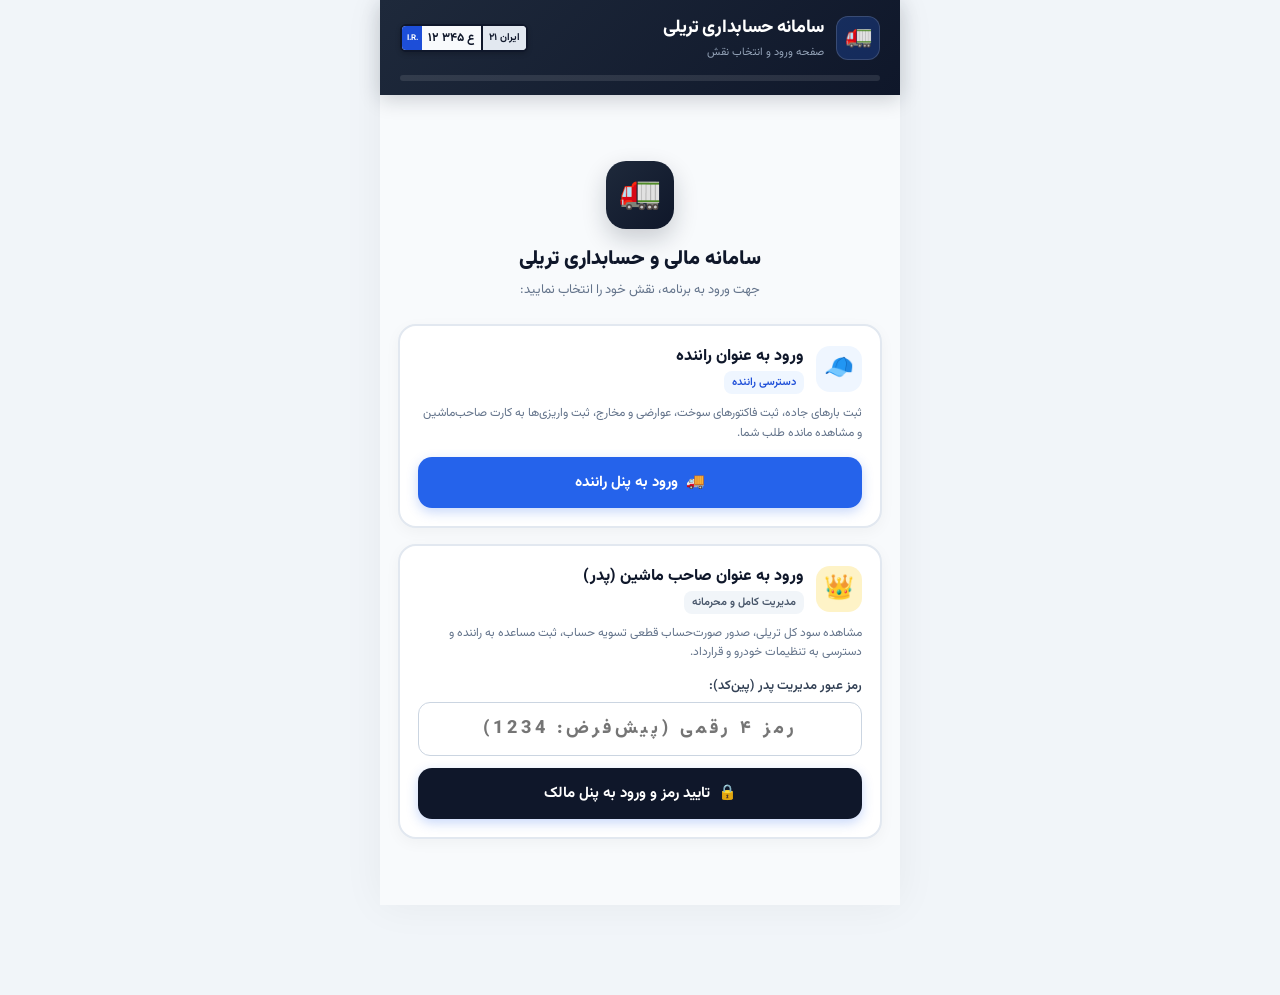
==== commit 45693562: "feat: complete iOS Safari PWA optimization, dynamic island safe-insets, anti-zoom inputs, database b" ====
--- a/index.html
+++ b/index.html
@@ -2,15 +2,23 @@
 <html lang="fa" dir="rtl">
 <head>
   <meta charset="UTF-8">
-  <meta name="viewport" content="width=device-width, initial-scale=1.0, maximum-scale=1.0, user-scalable=no">
+  <meta name="viewport" content="width=device-width, initial-scale=1.0, maximum-scale=1.0, user-scalable=no, viewport-fit=cover">
   <title>حسابدار تریلی و راننده</title>
   
-  <!-- PWA Meta Tags -->
+  <!-- PWA & Apple iOS Native Meta Tags -->
   <link rel="manifest" href="/manifest.json">
   <meta name="theme-color" content="#0f172a">
   <meta name="mobile-web-app-capable" content="yes">
+  <meta name="apple-mobile-web-app-capable" content="yes">
   <meta name="apple-mobile-web-app-status-bar-style" content="black-translucent">
+  <meta name="apple-mobile-web-app-title" content="حسابدار تریلی">
+  
+  <!-- Apple Touch Icons for iPhone Home Screen -->
   <link rel="icon" type="image/png" href="/icons/icon-192.png">
+  <link rel="apple-touch-icon" href="/icons/icon-192.png">
+  <link rel="apple-touch-icon" sizes="152x152" href="/icons/icon-192.png">
+  <link rel="apple-touch-icon" sizes="180x180" href="/icons/icon-192.png">
+  <link rel="apple-touch-icon" sizes="167x167" href="/icons/icon-192.png">
 
   <!-- CSS -->
   <link rel="stylesheet" href="/css/style.css">
@@ -104,6 +112,17 @@
     <!-- 1. DASHBOARD VIEW -->
     <main id="viewDashboard" class="view-section">
       
+      <!-- Pending Verification Notification Banner for Owner -->
+      <div id="dashPendingAlert" style="display:none; margin: 10px 16px 14px 16px; background: #fffbeb; border: 1.5px solid #f59e0b; border-radius: 14px; padding: 12px 14px; font-size: 13px; color: #92400e; cursor: pointer; box-shadow: 0 4px 12px rgba(245, 158, 11, 0.15);" onclick="switchNav('payments')">
+        <div style="display:flex; justify-content:space-between; align-items:center;">
+          <div style="display:flex; align-items:center; gap:8px;">
+            <span style="font-size:18px;">🔔</span>
+            <span style="font-weight:800;" id="dashPendingAlertText">۱ واریزی توسط راننده ثبت شده و منتظر تایید شماست</span>
+          </div>
+          <span style="font-size:12px; font-weight:800; background:#f59e0b; color:white; padding:4px 10px; border-radius:8px;">بررسی و تایید ←</span>
+        </div>
+      </div>
+
       <!-- Balance Hero Card -->
       <div class="balance-hero-card">
         <div id="heroTag" class="hero-status-tag status-zero">
@@ -232,11 +251,31 @@
     <!-- 4. ADVANCES (PAYMENTS) VIEW -->
     <main id="viewPayments" class="view-section" style="display:none; padding-top: 16px;">
       <div class="section-header">
-        <div class="section-title">واریزی‌ها و مساعده‌های راننده</div>
+        <div class="section-title">واریزی‌ها و مساعده‌ها</div>
         <button id="btnNewPayment" class="btn-primary" style="width: auto; padding: 6px 14px; font-size: 13px;" onclick="openPaymentModal()">
           + ثبت واریزی
         </button>
       </div>
+
+      <!-- Pending Approval Alert Banner for Owner -->
+      <div id="pendingTransfersAlert" style="display:none; margin: 0 16px 14px 16px; background: #fffbeb; border: 1.5px solid #f59e0b; border-radius: 14px; padding: 12px 14px; font-size: 12px; color: #92400e;">
+        <div style="font-weight:800; display:flex; align-items:center; gap:6px; margin-bottom:4px;">
+          <span>🔔</span>
+          <span id="pendingAlertCountText">واریزی جدید در انتظار تایید شما</span>
+        </div>
+        <div>
+          جهت جلوگیری از ثبت دوبار و محاسبه در مانده حساب نهایی، لطفا فیش واریزی راننده را بررسی و تایید نمایید.
+        </div>
+      </div>
+
+      <!-- Filter tabs -->
+      <div style="display: flex; gap: 8px; padding: 0 16px 14px 16px; overflow-x: auto;">
+        <button class="badge-tag badge-unsettled" style="border:none; cursor:pointer;" onclick="filterPayments('all')">همه واریزی‌ها</button>
+        <button id="tabPendingPayments" class="badge-tag badge-owner" style="border:none; cursor:pointer; background:#fef3c7; color:#b45309;" onclick="filterPayments('pending')">⏳ در انتظار تایید</button>
+        <button class="badge-tag badge-driver" style="border:none; cursor:pointer;" onclick="filterPayments('driver')">واریز راننده به مالک</button>
+        <button class="badge-tag badge-owner" style="border:none; cursor:pointer;" onclick="filterPayments('owner')">مساعده مالک به راننده</button>
+      </div>
+
       <div class="card-list" id="allPaymentsList"></div>
     </main>
 
@@ -459,13 +498,16 @@
             <label class="form-label">نوع تراکنش واریزی *</label>
             <div style="display: flex; gap: 10px;">
               <label style="flex:1; border: 1px solid #cbd5e1; border-radius: 12px; padding: 10px; display: flex; align-items: center; gap: 6px; cursor: pointer;">
-                <input type="radio" name="payPayerRadio" id="radioPayerOwner" value="owner" checked>
+                <input type="radio" name="payPayerRadio" id="radioPayerOwner" value="owner" checked onchange="handlePayerRadioChange()">
                 <span style="font-size: 12px; font-weight: 700; color: #dc2626;">مساعده به راننده</span>
               </label>
               <label style="flex:1; border: 1px solid #cbd5e1; border-radius: 12px; padding: 10px; display: flex; align-items: center; gap: 6px; cursor: pointer;">
-                <input type="radio" name="payPayerRadio" id="radioPayerDriver" value="driver">
+                <input type="radio" name="payPayerRadio" id="radioPayerDriver" value="driver" onchange="handlePayerRadioChange()">
                 <span style="font-size: 12px; font-weight: 700; color: #16a34a;">واریز راننده به کارت من</span>
               </label>
+            </div>
+            <div id="ownerDuplicateNotice" style="display:none; background:#fef3c7; border:1px solid #fde68a; border-radius:10px; padding:10px; font-size:12px; color:#92400e; margin-top:8px; line-height:1.5;">
+              ⚠️ <strong>نکته مهم جهت جلوگیری از حساب شدن ۲ باره:</strong> اگر راننده قبلاً این پول را در برنامه‌اش ثبت کرده است، نیازی به ثبت دوباره ندارید! کافیست در لیست واریزی‌ها دکمه «تایید» را بزنید. فقط اگر راننده ثبت نکرده بود، اینجا وارد کنید.
             </div>
           </div>
 
@@ -635,13 +677,61 @@
           </div>
           <button type="submit" class="btn-primary">ذخیره تنظیمات</button>
           
-          <div style="margin-top: 16px; border-top: 1px solid #f1f5f9; padding-top: 14px; text-align: center;">
-            <button type="button" class="btn-sm-action" style="margin: 0 auto; color: #2563eb;" onclick="openAuditModal()">
+          <div style="margin-top: 16px; border-top: 1px solid #f1f5f9; padding-top: 14px; display: flex; flex-direction: column; gap: 8px;">
+            <button type="button" class="btn-sm-action" style="color: #0f172a; border-color: #cbd5e1; width: 100%; justify-content: center;" onclick="openModal('modalIosGuide')">
+              <span>🍏</span>
+              <span>راهنمای نصب روی صفحه اصلی آیفون (iOS)</span>
+            </button>
+            <button type="button" class="btn-sm-action" style="color: #059669; border-color: #a7f3d0; width: 100%; justify-content: center;" onclick="downloadDatabaseBackup()">
+              <span>💾</span>
+              <span>دانلود و پشتیبان‌گیری از دیتابیس حساب‌ها</span>
+            </button>
+            <button type="button" class="btn-sm-action" style="color: #2563eb; border-color: #bfdbfe; width: 100%; justify-content: center;" onclick="openAuditModal()">
               <span>📜</span>
               <span>مشاهده تاریخچه و لاگ تغییرات سیستم (Audit Trail)</span>
             </button>
           </div>
         </form>
+      </div>
+    </div>
+
+    <!-- MODAL: IOS INSTALLATION GUIDE -->
+    <div class="modal-overlay" id="modalIosGuide">
+      <div class="modal-sheet">
+        <div class="modal-header">
+          <div class="modal-title">🍏 راهنمای نصب روی صفحه اصلی آیفون</div>
+          <button class="modal-close-btn" onclick="closeModal('modalIosGuide')">✕</button>
+        </div>
+        <div style="padding: 10px 0; text-align: center;">
+          <div style="font-size: 38px; margin-bottom: 6px;">📲</div>
+          <h4 style="font-size: 15px; font-weight: 800; color: #0f172a; margin-bottom: 12px;">نصب به صورت اپلیکیشن مستقل (بدون نوار مرورگر)</h4>
+          
+          <div class="ios-step-box">
+            <div class="ios-step-number">۱</div>
+            <div class="ios-step-text">
+              در مرورگر <strong>Safari آیفون</strong> در پایین صفحه روی دکمه اشتراک‌گذاری 
+              <span style="font-size: 17px; color: #2563eb;">⎋</span> (Share) بزنید.
+            </div>
+          </div>
+
+          <div class="ios-step-box">
+            <div class="ios-step-number">۲</div>
+            <div class="ios-step-text">
+              در منوی باز شده به پایین اسکرول کرده و گزینه <strong>Add to Home Screen ⊞ (افزودن به صفحه اصلی)</strong> را انتخاب کنید.
+            </div>
+          </div>
+
+          <div class="ios-step-box">
+            <div class="ios-step-number">۳</div>
+            <div class="ios-step-text">
+              در گوشه بالای صفحه روی دکمه <strong>Add</strong> بزنید. آیکون برنامه مستقیماً روی صفحه آیفون قرار گرفته و مثل یک اپلیکیشن بومی اجرا خواهد شد!
+            </div>
+          </div>
+
+          <button type="button" class="btn-primary" style="margin-top: 14px;" onclick="closeModal('modalIosGuide')">
+            متوجه شدم 👍
+          </button>
+        </div>
       </div>
     </div>
 
--- a/css/style.css
+++ b/css/style.css
@@ -39,7 +39,8 @@
   direction: rtl;
   text-align: right;
   min-height: 100vh;
-  padding-bottom: 90px;
+  padding-bottom: calc(90px + env(safe-area-inset-bottom, 0px));
+  -webkit-font-smoothing: antialiased;
 }
 
 /* Mobile Wrapper Container */
@@ -52,11 +53,11 @@
   box-shadow: 0 0 40px rgba(0,0,0,0.05);
 }
 
-/* Top App Bar */
+/* Top App Bar with iOS Dynamic Island & Notch support */
 .top-header {
   background: linear-gradient(135deg, #1e293b, #0f172a);
   color: white;
-  padding: 16px 20px;
+  padding: calc(14px + env(safe-area-inset-top, 0px)) 20px 14px 20px;
   position: sticky;
   top: 0;
   z-index: 40;
@@ -484,7 +485,7 @@
   font-weight: 500;
 }
 
-/* Bottom App Navigation Bar */
+/* Bottom App Navigation Bar with iOS Home Indicator Bar support */
 .bottom-nav {
   position: fixed;
   bottom: 0;
@@ -496,7 +497,7 @@
   border-top: 1px solid #e2e8f0;
   display: flex;
   justify-content: space-around;
-  padding: 8px 6px 14px 6px;
+  padding: 8px 6px calc(10px + env(safe-area-inset-bottom, 0px)) 6px;
   z-index: 50;
   box-shadow: 0 -4px 16px rgba(0,0,0,0.06);
 }
@@ -552,8 +553,9 @@
   max-height: 90vh;
   border-top-left-radius: 24px;
   border-top-right-radius: 24px;
-  padding: 24px 20px 32px 20px;
+  padding: 24px 20px calc(28px + env(safe-area-inset-bottom, 0px)) 20px;
   overflow-y: auto;
+  -webkit-overflow-scrolling: touch;
   box-shadow: 0 -10px 40px rgba(0,0,0,0.2);
   animation: slideUp 0.25s ease-out;
 }
@@ -610,7 +612,7 @@
   padding: 12px 14px;
   border: 1px solid #cbd5e1;
   border-radius: 12px;
-  font-size: 14px;
+  font-size: 16px; /* 16px prevents iOS Safari from automatically zooming into inputs */
   color: #0f172a;
   outline: none;
   transition: border-color 0.2s;
@@ -933,3 +935,36 @@
   background: #10b981 !important;
   color: white !important;
 }
+
+/* iOS PWA Step Guide */
+.ios-step-box {
+  display: flex;
+  align-items: center;
+  gap: 12px;
+  background: #f8fafc;
+  border: 1px solid #e2e8f0;
+  border-radius: 14px;
+  padding: 12px 14px;
+  margin-bottom: 10px;
+  text-align: right;
+}
+
+.ios-step-number {
+  width: 32px;
+  height: 32px;
+  border-radius: 50%;
+  background: #2563eb;
+  color: white;
+  display: flex;
+  align-items: center;
+  justify-content: center;
+  font-weight: 800;
+  font-size: 14px;
+  flex-shrink: 0;
+}
+
+.ios-step-text {
+  font-size: 13px;
+  color: #334155;
+  line-height: 1.5;
+}
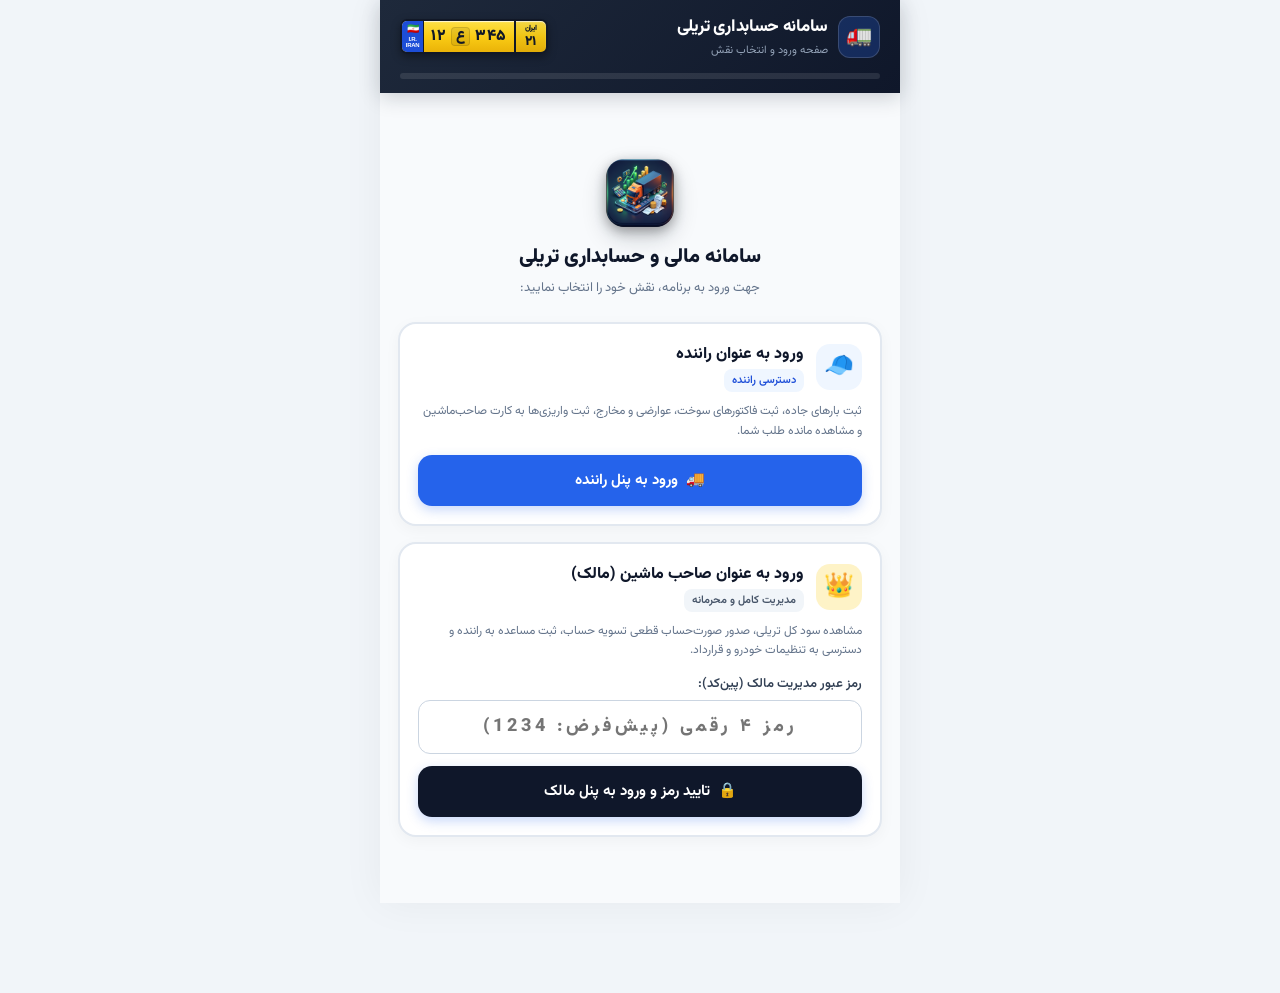
==== commit fed07ba6: "feat: offline PWA support, settlement history, custom icon and portable paths" ====
--- a/index.html
+++ b/index.html
@@ -6,7 +6,7 @@
   <title>حسابدار تریلی و راننده</title>
   
   <!-- PWA & Apple iOS Native Meta Tags -->
-  <link rel="manifest" href="/manifest.json">
+  <link rel="manifest" href="manifest.json">
   <meta name="theme-color" content="#0f172a">
   <meta name="mobile-web-app-capable" content="yes">
   <meta name="apple-mobile-web-app-capable" content="yes">
@@ -14,14 +14,15 @@
   <meta name="apple-mobile-web-app-title" content="حسابدار تریلی">
   
   <!-- Apple Touch Icons for iPhone Home Screen -->
-  <link rel="icon" type="image/png" href="/icons/icon-192.png">
-  <link rel="apple-touch-icon" href="/icons/icon-192.png">
-  <link rel="apple-touch-icon" sizes="152x152" href="/icons/icon-192.png">
-  <link rel="apple-touch-icon" sizes="180x180" href="/icons/icon-192.png">
-  <link rel="apple-touch-icon" sizes="167x167" href="/icons/icon-192.png">
+  <link rel="icon" type="image/png" href="icons/icon-192.png">
+  <link rel="shortcut icon" href="favicon.ico">
+  <link rel="apple-touch-icon" href="icons/icon-180.png">
+  <link rel="apple-touch-icon" sizes="152x152" href="icons/icon-192.png">
+  <link rel="apple-touch-icon" sizes="180x180" href="icons/icon-192.png">
+  <link rel="apple-touch-icon" sizes="167x167" href="icons/icon-192.png">
 
   <!-- CSS -->
-  <link rel="stylesheet" href="/css/style.css">
+  <link rel="stylesheet" href="css/style.css">
 </head>
 <body>
 
@@ -32,23 +33,39 @@
       <div class="header-row">
         <div class="app-title-box">
           <div class="app-logo-badge" id="appLogoBadge">🚛</div>
-          <div>
-            <div class="app-title" id="appMainTitle">حسابدار تریلی</div>
-            <div class="app-subtitle" id="headerSubtitle">نسخه راننده</div>
+          <div class="app-title-content">
+            <div class="app-title-line">
+              <span class="app-title" id="appMainTitle">حسابدار تریلی</span>
+            </div>
+            <div class="app-meta-line">
+              <span class="app-subtitle" id="headerSubtitle">نسخه راننده</span>
+            </div>
           </div>
         </div>
         
-        <!-- Iranian License Plate View -->
-        <div class="iran-plate" id="headerPlate" onclick="handlePlateClick()" title="مشاهده پلاک">
-          <div class="plate-blue-flag">I.R.</div>
-          <div class="plate-middle" id="plateDisplay">۱۲ ع ۳۴۵</div>
-          <div class="plate-iran" id="plateCityDisplay">ایران ۲۱</div>
+        <!-- Iranian License Plate View (Authentic Commercial Truck Yellow Plate) -->
+        <div class="iran-plate" id="headerPlate" onclick="handlePlateClick()" title="مشاهده و ویرایش مشخصات تریلی">
+          <div class="plate-blue-flag">
+            <span class="flag-mini-ir">🇮🇷</span>
+            <span class="flag-ir-text">I.R.<br>IRAN</span>
+          </div>
+          <div class="plate-middle">
+            <span class="plate-num-item" id="plateHeaderP1">۱۲</span>
+            <span class="plate-letter-item" id="plateHeaderLetter">ع</span>
+            <span class="plate-num-item" id="plateHeaderP2">۳۴۵</span>
+            <span id="plateDisplay" style="display:none;">۱۲ ع ۳۴۵</span>
+          </div>
+          <div class="plate-iran">
+            <span class="plate-iran-label">ایران</span>
+            <span class="plate-city-item" id="plateHeaderCity">۲۱</span>
+            <span id="plateCityDisplay" style="display:none;">ایران ۲۱</span>
+          </div>
         </div>
       </div>
 
       <!-- Role Access Bar -->
       <div class="role-toggle-bar" id="roleStatusBanner">
-        <!-- Will be dynamically populated: either 'ورود به پنل پدر' button or 'پنل مالک + خروج' -->
+        <!-- Will be dynamically populated: either 'ورود به پنل مالک' button or 'پنل مالک + خروج' -->
       </div>
     </header>
 
@@ -57,7 +74,7 @@
     <!-- 0. DEDICATED LOGIN VIEW -->
     <main id="viewLogin" class="view-section login-screen" style="display:none;">
       <div class="login-header">
-        <div class="login-logo">🚛</div>
+        <div class="login-logo"><img src="/icons/icon-192.png" alt="لوگو تریلی" style="width:100%; height:100%; border-radius:18px; object-fit:cover; box-shadow:0 4px 12px rgba(0,0,0,0.3);"></div>
         <h1 class="login-title">سامانه مالی و حسابداری تریلی</h1>
         <p class="login-subtitle">جهت ورود به برنامه، نقش خود را انتخاب نمایید:</p>
       </div>
@@ -86,7 +103,7 @@
           <div class="role-card-header">
             <div class="role-icon-box icon-owner">👑</div>
             <div>
-              <div class="role-card-title">ورود به عنوان صاحب ماشین (پدر)</div>
+              <div class="role-card-title">ورود به عنوان صاحب ماشین (مالک)</div>
               <span class="badge-tag badge-owner">مدیریت کامل و محرمانه</span>
             </div>
           </div>
@@ -96,7 +113,7 @@
           
           <form onsubmit="handleOwnerLoginDirect(event)">
             <div class="form-group" style="margin-bottom: 12px;">
-              <label class="form-label">رمز عبور مدیریت پدر (پین‌کد):</label>
+              <label class="form-label">رمز عبور مدیریت مالک (پین‌کد):</label>
               <input type="password" id="loginOwnerPin" class="form-input" placeholder="رمز ۴ رقمی (پیش‌فرض: 1234)" style="text-align: center; font-size: 18px; letter-spacing: 4px; font-weight: 800;" maxlength="10" required>
               <div id="loginPinError" style="color: #ef4444; font-size: 12px; margin-top: 4px; display: none;">❌ رمز عبور نادرست است!</div>
             </div>
@@ -163,10 +180,63 @@
 
           <div class="metric-item">
             <div class="metric-label">
-              <span>💳 مساعده واریزی پدر</span>
+              <span>💳 مساعده دریافتی از مالک</span>
             </div>
             <div class="metric-val color-red" id="dashAdvancesPaid">- ۰ ت</div>
           </div>
+        </div>
+      </div>
+
+      <!-- Truck Maintenance & Oil Service Widget -->
+      <div class="oil-widget-card" id="dashOilCard">
+        <div class="oil-widget-header">
+          <div class="oil-widget-title">
+            <span>🛢️</span>
+            <span>دفترچه و موعد تعویض روغن تریلی</span>
+          </div>
+          <span class="oil-status-badge oil-status-good" id="dashOilStatusBadge">🟢 وضعیت عادی</span>
+        </div>
+
+        <div class="oil-km-highlight">
+          <div>
+            <span class="oil-km-val" id="dashOilRemainingKm">--</span>
+            <span style="font-size: 13px; color: #94a3b8; margin-right: 4px;">کیلومتر مانده</span>
+          </div>
+          <span style="font-size: 11px; color: #cbd5e1;" id="dashOilLifeText">تا تعویض بعدی</span>
+        </div>
+
+        <div class="oil-progress-track">
+          <div class="oil-progress-bar" id="dashOilProgressBar" style="width: 100%;"></div>
+        </div>
+
+        <div class="oil-details-grid">
+          <div class="oil-detail-row">
+            <span class="oil-detail-label">کیلومتر آخرین تعویض:</span>
+            <span class="oil-detail-value" id="dashOilCurrentKm">--</span>
+          </div>
+          <div class="oil-detail-row">
+            <span class="oil-detail-label">کیلومتر تعویض بعدی:</span>
+            <span class="oil-detail-value" id="dashOilNextKm">--</span>
+          </div>
+          <div class="oil-detail-row">
+            <span class="oil-detail-label">برند و نوع روغن:</span>
+            <span class="oil-detail-value" id="dashOilBrand">--</span>
+          </div>
+          <div class="oil-detail-row">
+            <span class="oil-detail-label">تاریخ آخرین سرویس:</span>
+            <span class="oil-detail-value" id="dashOilDate">--</span>
+          </div>
+        </div>
+
+        <div style="display: flex; justify-content: space-between; align-items: center; margin-top: 4px;">
+          <button type="button" class="btn-sm-action" style="color: #38bdf8; padding: 4px 0;" onclick="switchNav('services')">
+            <span>📋</span>
+            <span>مشاهده دفترچه و سوابق ←</span>
+          </button>
+          <button type="button" class="btn-primary" style="width: auto; padding: 6px 14px; font-size: 12px; background: #0284c7;" onclick="openServiceModal()">
+            <span>+</span>
+            <span>ثبت سرویس / تعویض روغن</span>
+          </button>
         </div>
       </div>
 
@@ -174,15 +244,23 @@
       <div class="quick-actions-bar">
         <div class="quick-btn" onclick="openTripModal()">
           <div class="quick-btn-icon btn-icon-blue">📦</div>
-          <span>ثبت بار جدید</span>
+          <span>ثبت بار</span>
         </div>
         <div class="quick-btn" onclick="openExpenseModal()">
           <div class="quick-btn-icon btn-icon-amber">⛽</div>
-          <span>ثبت خرجی راه</span>
+          <span>خرجی راه</span>
+        </div>
+        <div class="quick-btn" onclick="openServiceModal('service')">
+          <div class="quick-btn-icon btn-icon-blue" style="background:#e0f2fe; color:#0284c7;">🛢️</div>
+          <span>تعویض روغن</span>
+        </div>
+        <div class="quick-btn" onclick="openServiceModal('repair')">
+          <div class="quick-btn-icon" style="background:#ffedd5; color:#ea580c;">🔧</div>
+          <span>تعمیرگاه</span>
         </div>
         <div class="quick-btn" id="quickBtnPayment" onclick="openPaymentModal()">
           <div class="quick-btn-icon btn-icon-green">💳</div>
-          <span>ثبت مساعده</span>
+          <span>واریزی</span>
         </div>
       </div>
 
@@ -200,11 +278,22 @@
       </div>
       <div class="card-list" id="dashExpensesList"></div>
 
-      <!-- Settlement CTA Banner (Owner only) -->
-      <div id="dashSettlementContainer" style="padding: 20px 16px;">
-        <button class="btn-primary btn-success" onclick="openSettlementPreviewModal()">
+      <!-- Settlement CTA Banner & History Link (Owner & Driver) -->
+      <div id="dashSettlementContainer" style="padding: 16px 16px 20px 16px;">
+        <button type="button" class="btn-primary btn-success" onclick="openSettlementPreviewModal()" style="box-shadow: 0 4px 14px rgba(22, 163, 74, 0.3);">
           <span>📑</span>
           <span>محاسبه و صدور صورت‌حساب تسویه</span>
+        </button>
+        <button type="button" class="btn-secondary" style="margin-top: 10px; display: flex; align-items: center; justify-content: center; gap: 8px; width: 100%; border: 1.5px solid #cbd5e1; background: #ffffff; color: #1e293b; font-weight: 700; font-size: 13px; padding: 11px; border-radius: 12px; cursor: pointer; box-shadow: 0 2px 6px rgba(0,0,0,0.04);" onclick="switchNav('settlements')">
+          <span>📜</span>
+          <span>مشاهده تاریخچه تسویه‌های گذشته (<span id="dashSettlementCountBadge">۰ دوره</span>)</span>
+        </button>
+      </div>
+
+      <div id="driverSettlementContainer" style="padding: 10px 16px 20px 16px; display: none;">
+        <button type="button" class="btn-secondary" style="display: flex; align-items: center; justify-content: center; gap: 8px; width: 100%; border: 1.5px solid #cbd5e1; background: #ffffff; color: #1e293b; font-weight: 700; font-size: 13px; padding: 11px; border-radius: 12px; cursor: pointer; box-shadow: 0 2px 6px rgba(0,0,0,0.04);" onclick="switchNav('settlements')">
+          <span>📑</span>
+          <span>مشاهده تاریخچه صورت‌حساب‌های تسویه‌شده (<span id="driverDashSettlementCountBadge">۰ دوره</span>)</span>
         </button>
       </div>
 
@@ -214,16 +303,16 @@
     <main id="viewTrips" class="view-section" style="display:none; padding-top: 16px;">
       <div class="section-header">
         <div class="section-title">لیست بارها و بارنامه‌ها</div>
-        <button class="btn-primary" style="width: auto; padding: 6px 14px; font-size: 13px;" onclick="openTripModal()">
+        <button type="button" class="btn-primary" style="width: auto; padding: 6px 14px; font-size: 13px;" onclick="openTripModal()">
           + بار جدید
         </button>
       </div>
 
       <!-- Filter tabs -->
       <div style="display: flex; gap: 8px; padding: 0 16px 14px 16px; overflow-x: auto;">
-        <button class="badge-tag badge-unsettled" style="border:none; cursor:pointer;" onclick="filterTrips('unsettled')">تسویه نشده‌ها</button>
-        <button class="badge-tag badge-owner" style="border:none; cursor:pointer;" onclick="filterTrips('settled')">تسویه شده‌ها</button>
-        <button class="badge-tag badge-owner" style="border:none; cursor:pointer;" onclick="filterTrips('all')">همه بارها</button>
+        <button type="button" class="badge-tag badge-unsettled" style="border:none; cursor:pointer;" onclick="filterTrips('unsettled')">تسویه نشده‌ها</button>
+        <button type="button" class="badge-tag badge-owner" style="border:none; cursor:pointer;" onclick="filterTrips('settled')">تسویه شده‌ها</button>
+        <button type="button" class="badge-tag badge-owner" style="border:none; cursor:pointer;" onclick="filterTrips('all')">همه بارها</button>
       </div>
 
       <div class="card-list" id="allTripsList"></div>
@@ -233,16 +322,16 @@
     <main id="viewExpenses" class="view-section" style="display:none; padding-top: 16px;">
       <div class="section-header">
         <div class="section-title">مخارج، سوخت و تعمیرات</div>
-        <button class="btn-primary" style="width: auto; padding: 6px 14px; font-size: 13px;" onclick="openExpenseModal()">
+        <button type="button" class="btn-primary" style="width: auto; padding: 6px 14px; font-size: 13px;" onclick="openExpenseModal()">
           + ثبت هزینه
         </button>
       </div>
 
       <!-- Filter tabs -->
       <div style="display: flex; gap: 8px; padding: 0 16px 14px 16px; overflow-x: auto;">
-        <button class="badge-tag badge-driver" style="border:none; cursor:pointer;" onclick="filterExpenses('driver')">پرداخت راننده (طلب)</button>
-        <button class="badge-tag badge-owner" style="border:none; cursor:pointer;" onclick="filterExpenses('owner')">پرداخت پدر (ماشین)</button>
-        <button class="badge-tag badge-unsettled" style="border:none; cursor:pointer;" onclick="filterExpenses('all')">همه خرج‌ها</button>
+        <button type="button" class="badge-tag badge-driver" style="border:none; cursor:pointer;" onclick="filterExpenses('driver')">پرداخت راننده (طلب)</button>
+        <button type="button" class="badge-tag badge-owner" style="border:none; cursor:pointer;" onclick="filterExpenses('owner')">پرداخت مالک (ماشین)</button>
+        <button type="button" class="badge-tag badge-unsettled" style="border:none; cursor:pointer;" onclick="filterExpenses('all')">همه خرج‌ها</button>
       </div>
 
       <div class="card-list" id="allExpensesList"></div>
@@ -252,7 +341,7 @@
     <main id="viewPayments" class="view-section" style="display:none; padding-top: 16px;">
       <div class="section-header">
         <div class="section-title">واریزی‌ها و مساعده‌ها</div>
-        <button id="btnNewPayment" class="btn-primary" style="width: auto; padding: 6px 14px; font-size: 13px;" onclick="openPaymentModal()">
+        <button type="button" id="btnNewPayment" class="btn-primary" style="width: auto; padding: 6px 14px; font-size: 13px;" onclick="openPaymentModal()">
           + ثبت واریزی
         </button>
       </div>
@@ -270,24 +359,96 @@
 
       <!-- Filter tabs -->
       <div style="display: flex; gap: 8px; padding: 0 16px 14px 16px; overflow-x: auto;">
-        <button class="badge-tag badge-unsettled" style="border:none; cursor:pointer;" onclick="filterPayments('all')">همه واریزی‌ها</button>
-        <button id="tabPendingPayments" class="badge-tag badge-owner" style="border:none; cursor:pointer; background:#fef3c7; color:#b45309;" onclick="filterPayments('pending')">⏳ در انتظار تایید</button>
-        <button class="badge-tag badge-driver" style="border:none; cursor:pointer;" onclick="filterPayments('driver')">واریز راننده به مالک</button>
-        <button class="badge-tag badge-owner" style="border:none; cursor:pointer;" onclick="filterPayments('owner')">مساعده مالک به راننده</button>
+        <button type="button" class="badge-tag badge-unsettled" style="border:none; cursor:pointer;" onclick="filterPayments('all')">همه واریزی‌ها</button>
+        <button type="button" id="tabPendingPayments" class="badge-tag badge-owner" style="border:none; cursor:pointer; background:#fef3c7; color:#b45309;" onclick="filterPayments('pending')">⏳ در انتظار تایید</button>
+        <button type="button" class="badge-tag badge-driver" style="border:none; cursor:pointer;" onclick="filterPayments('driver')">واریز راننده به مالک</button>
+        <button type="button" class="badge-tag badge-owner" style="border:none; cursor:pointer;" onclick="filterPayments('owner')">مساعده مالک به راننده</button>
+      </div>
+
+      <!-- Export Toolbar for Payments (Excel & PDF) -->
+      <div class="payments-export-bar">
+        <button type="button" class="btn-export-excel" onclick="exportPaymentsExcel()">
+          <span>📊</span>
+          <span>خروجی اکسل (Excel)</span>
+        </button>
+        <button type="button" class="btn-export-pdf" onclick="openPaymentsReportModal()">
+          <span>📄</span>
+          <span>خروجی گزارش چاپی / PDF</span>
+        </button>
       </div>
 
       <div class="card-list" id="allPaymentsList"></div>
     </main>
 
-    <!-- 5. SETTLEMENTS HISTORY VIEW -->
+    <!-- 5. SETTLEMENTS & HISTORY VIEW -->
     <main id="viewSettlements" class="view-section" style="display:none; padding-top: 16px;">
       <div class="section-header">
-        <div class="section-title">تاریخچه تسویه‌حساب‌ها</div>
-        <button id="btnNewSettlement" class="btn-primary btn-success" style="width: auto; padding: 6px 14px; font-size: 13px;" onclick="openSettlementPreviewModal()">
-          تسویه جدید
-        </button>
-      </div>
-      <div class="card-list" id="allSettlementsList"></div>
+        <div class="section-title">تاریخچه و مدیریت تسویه‌حساب‌ها</div>
+        <button type="button" id="btnNewSettlement" class="btn-primary btn-success" style="width: auto; padding: 7px 14px; font-size: 13px;" onclick="openSettlementPreviewModal()">
+          + تسویه جدید
+        </button>
+      </div>
+
+      <!-- Segment Tabs: Archive History vs Current Period -->
+      <div style="display: flex; gap: 8px; padding: 0 16px 14px 16px;">
+        <button type="button" id="tabSetHistory" class="badge-tag badge-unsettled" style="border:none; cursor:pointer; font-weight:700; padding:6px 14px; font-size:12px;" onclick="filterSettlementView('history')">
+          📜 آرشیو تاریخچه تسویه‌ها (<span id="settlementHistoryCountBadge">۰</span>)
+        </button>
+        <button type="button" id="tabSetCurrent" class="badge-tag badge-owner" style="border:none; cursor:pointer; font-weight:700; padding:6px 14px; font-size:12px;" onclick="filterSettlementView('current')">
+          ⏳ وضعیت دوره جاری (در جریان)
+        </button>
+      </div>
+
+      <!-- Container 1: History Section -->
+      <div id="settlementsHistorySection">
+        <div style="padding: 0 16px 12px 16px;">
+          <input type="text" id="searchSettlementsInput" class="form-input" placeholder="🔍 جستجو در تاریخچه (تاریخ، عنوان یا مبلغ)..." oninput="handleSettlementSearch(this.value)" style="font-size: 12.5px; padding: 9px 12px; border-radius: 10px;">
+        </div>
+        <div class="card-list" id="allSettlementsList"></div>
+      </div>
+
+      <!-- Container 2: Current Period Live Status -->
+      <div id="settlementsCurrentSection" style="display: none; padding: 0 16px 20px 16px;">
+        <div id="settlementsCurrentOverviewCard"></div>
+      </div>
+    </main>
+
+    <!-- 6. SERVICES & WORKSHOP VIEW -->
+    <main id="viewServices" class="view-section" style="display:none; padding-top: 16px;">
+      <div class="section-header">
+        <div class="section-title">دفترچه سرویس و تعمیرگاه تریلی</div>
+        <div style="display: flex; gap: 6px;">
+          <button type="button" class="btn-primary" style="width: auto; padding: 6px 10px; font-size: 11.5px; background: #0284c7;" onclick="openServiceModal('service')">
+            + تعویض روغن
+          </button>
+          <button type="button" class="btn-primary" style="width: auto; padding: 6px 10px; font-size: 11.5px; background: #ea580c;" onclick="openServiceModal('repair')">
+            + ثبت تعمیرگاه
+          </button>
+        </div>
+      </div>
+
+      <!-- Segment control for Categories -->
+      <div class="segment-control-bar">
+        <button type="button" id="segBtnAll" class="segment-btn active" onclick="switchServiceCategory('all')">همه موارد</button>
+        <button type="button" id="segBtnService" class="segment-btn" onclick="switchServiceCategory('service')">🛢️ سرویس و روغن</button>
+        <button type="button" id="segBtnRepair" class="segment-btn repair-mode" onclick="switchServiceCategory('repair')">🔧 تعمیرگاه و قطعات</button>
+      </div>
+
+      <!-- Detailed filter pills -->
+      <div style="display: flex; gap: 8px; padding: 0 16px 14px 16px; overflow-x: auto;">
+        <button type="button" class="badge-tag badge-unsettled" style="border:none; cursor:pointer;" onclick="filterServices('all')">همه</button>
+        <button type="button" class="badge-tag badge-driver" style="border:none; cursor:pointer; background:#f0fdf4; color:#15803d;" onclick="filterServices('چرخ')">🛞 چرخ و بلبرینگ</button>
+        <button type="button" class="badge-tag badge-owner" style="border:none; cursor:pointer;" onclick="filterServices('روغن')">🛢️ روغن موتور</button>
+        <button type="button" class="badge-tag badge-driver" style="border:none; cursor:pointer;" onclick="filterServices('گیربکس')">⚙️ گیربکس و کلاچ</button>
+        <button type="button" class="badge-tag badge-owner" style="border:none; cursor:pointer;" onclick="filterServices('ترمز')">🛑 لنت و چرخ</button>
+        <button type="button" class="badge-tag badge-owner" style="border:none; cursor:pointer; background:#fff7ed; color:#c2410c;" onclick="filterServices('موتور')">🔧 تعمیر موتور</button>
+        <button type="button" class="badge-tag badge-driver" style="border:none; cursor:pointer;" onclick="filterServices('فنر')">🔩 زیربندی و فنر</button>
+        <button type="button" class="badge-tag badge-owner" style="border:none; cursor:pointer;" onclick="filterServices('باطری')">⚡ برق و باطری</button>
+        <button type="button" class="badge-tag badge-driver" style="border:none; cursor:pointer;" onclick="filterServices('لاستیک')">🛞 لاستیک</button>
+        <button type="button" class="badge-tag badge-owner" style="border:none; cursor:pointer;" onclick="filterServices('گریس')">🧈 گریس‌کاری</button>
+      </div>
+
+      <div class="card-list" id="allServicesList"></div>
     </main>
 
     <!-- BOTTOM NAVIGATION -->
@@ -304,9 +465,13 @@
         <div class="nav-icon">⛽</div>
         <span>خرج‌ها</span>
       </div>
+      <div class="nav-item" id="navServices" onclick="switchNav('services')">
+        <div class="nav-icon">🛠️</div>
+        <span>سرویس‌ها</span>
+      </div>
       <div class="nav-item" id="navPayments" onclick="switchNav('payments')">
         <div class="nav-icon">💳</div>
-        <span>مساعده‌ها</span>
+        <span>واریزی‌ها</span>
       </div>
       <div class="nav-item" id="navSettlements" onclick="switchNav('settlements')">
         <div class="nav-icon">📑</div>
@@ -315,13 +480,145 @@
     </nav>
 
     <!-- ==================== MODALS ==================== -->
+
+    <!-- MODAL: ADD SERVICE & WORKSHOP REPAIR -->
+    <div class="modal-overlay" id="modalService">
+      <div class="modal-sheet">
+        <div class="modal-header">
+          <div class="modal-title" id="modalServiceTitle">🛢️ ثبت تعویض روغن و سرویس تریلی</div>
+          <button type="button" class="modal-close-btn" onclick="closeModal('modalService')">✕</button>
+        </div>
+
+        <form id="formService" onsubmit="handleServiceSubmit(event)">
+          <input type="hidden" id="serviceCategory" value="service">
+
+          <!-- Category Switcher Tabs inside Modal -->
+          <div class="service-modal-mode-tabs">
+            <button type="button" id="tabModalModeService" class="mode-tab-btn active-service" onclick="setModalServiceMode('service')">
+              🛢️ سرویس دوره‌ای (روغن و مصرفی)
+            </button>
+            <button type="button" id="tabModalModeRepair" class="mode-tab-btn" onclick="setModalServiceMode('repair')">
+              🔧 تعمیرگاه و تعویض قطعه
+            </button>
+          </div>
+
+          <div class="form-group">
+            <label class="form-label" id="lblServiceType">نوع سرویس یا تعمیر انجام شده *</label>
+            <select id="serviceType" class="form-select" onchange="handleServiceTypeChange(this.value)" required>
+              <optgroup id="optgroupService" label="🛢️ سرویس‌های دوره‌ای و سیالات">
+                <option value="تعویض روغن موتور و فیلترها">🛢️ تعویض روغن موتور و فیلترها</option>
+                <option value="واسکازین گیربکس و دیفرانسیل">⚙️ واسکازین گیربکس و دیفرانسیل</option>
+                <option value="گریس‌کاری کامل چرخ‌ها و شاسی">🧈 گریس‌کاری کامل چرخ‌ها و شاسی</option>
+                <option value="سرویس کامل چرخ‌ها (بلبرینگ، کاسه‌نمد و رینگ)">🛞 سرویس کامل چرخ‌ها و بلبرینگ‌ها</option>
+                <option value="فیلتر خشک‌کن باد و رطوبت‌گیر">💨 فیلتر خشک‌کن باد و رطوبت‌گیر (APU)</option>
+                <option value="تعویض فیلترها">🔄 فقط تعویض فیلترها (روغن/گازوئیل/هوا)</option>
+                <option value="سرویس دوره‌ای کامل">🔧 آچارکشی و سرویس دوره‌ای کامل</option>
+              </optgroup>
+              <optgroup id="optgroupRepair" label="🔧 تعمیرگاه تخصصی و قطعات فنی">
+                <option value="سرویس کامل چرخ‌ها (بلبرینگ، کاسه‌نمد و رینگ)">🛞 سرویس کامل چرخ‌ها (بلبرینگ، کاسه‌نمد و رینگ)</option>
+                <option value="سرویس و تعویض لنت ترمز و چرخ‌ها">🛑 سرویس و تعویض لنت ترمز و چرخ‌ها</option>
+                <option value="تعمیرگاه تخصصی موتور و سرسیلندر">🔧 تعمیرگاه تخصصی موتور و سرسیلندر</option>
+                <option value="تعمیرگاه گیربکس، دیسک و صفحه کلاچ">⚙️ تعمیرگاه گیربکس، دیسک و صفحه کلاچ</option>
+                <option value="پمپ و انژکتور، سوپرشارژر و توربو">💨 پمپ، سوزن انژکتور و سوپرشارژر</option>
+                <option value="باطری‌سازی، دینام، استارت و برق">⚡ باطری‌سازی، دینام، استارت و برق</option>
+                <option value="آهنگری، زیربندی، مندل و فنرها">🔩 آهنگری، زیربندی، مندل و فنرها</option>
+                <option value="لاستیک، رینگ، بالانس و پنچری">🛞 لاستیک، رینگ، بالانس و پنچری</option>
+                <option value="تعمیرگاه عمومی و متفرقه تریلی">🛠️ تعمیرگاه عمومی و متفرقه تریلی</option>
+              </optgroup>
+            </select>
+          </div>
+
+          <div class="form-row">
+            <div class="form-group">
+              <label class="form-label">تاریخ انجام *</label>
+              <div class="input-with-icon-wrapper" onclick="openDatePicker('serviceDate')">
+                <input type="text" id="serviceDate" class="form-input date-input-picker" placeholder="۱۴۰۵/۰۲/۱۵" readonly required>
+                <span class="input-picker-icon">📅</span>
+              </div>
+            </div>
+            <div class="form-group">
+              <label class="form-label">کیلومتر فعلی خودرو *</label>
+              <input type="text" inputmode="numeric" id="serviceCurrentKm" class="form-input" placeholder="مثلاً ۶۸۵,۰۰۰" oninput="handleKmInput(this); autoSuggestNextKm();" required>
+            </div>
+          </div>
+
+          <div class="form-group">
+            <div style="display:flex; justify-content:space-between; align-items:center;">
+              <label class="form-label" id="lblNextKm">کیلومتر تعویض یا بازدید بعدی *</label>
+              <span id="btnAutoKmSuggest" style="font-size:11px; color:#0284c7; cursor:pointer; font-weight:700;" onclick="autoSuggestNextKm()">+ ۳۵,۰۰۰ کیلومتر پیشنهاد دیزل</span>
+            </div>
+            <input type="text" inputmode="numeric" id="serviceNextKm" class="form-input" placeholder="مثلاً ۷۲۰,۰۰۰" oninput="handleKmInput(this)" required>
+            <div class="form-hint" id="hintKmInterval">فاصله استاندارد این سرویس محاسبه و پیشنهاد شد.</div>
+          </div>
+
+          <!-- Dynamic Specification Input (Oil Brand, Brake Brand, Engine Parts, etc.) -->
+          <div class="form-group" id="groupDynamicSpec">
+            <label class="form-label" id="lblDynamicSpec">برند و مشخصات روغن مصرفی *</label>
+            <input type="text" id="serviceOilBrand" class="form-input" placeholder="مثلاً بهران توربو دیزل 15W-40 یا اسپیدی">
+            <div class="form-hint" id="hintDynamicSpec">مارک و درجه روغن یا مشخصات فنی قطعه را وارد کنید.</div>
+          </div>
+
+          <!-- Dynamic Checkboxes Grid -->
+          <div class="form-group" id="groupDynamicCheckboxes">
+            <label class="form-label" id="lblDynamicCheckboxes">فیلترهای تعویض شده:</label>
+            <div class="checkbox-grid" id="containerDynamicCheckboxes">
+              <!-- Rendered dynamically by JS -->
+            </div>
+          </div>
+
+          <!-- Shop / Mechanic Name -->
+          <div class="form-group">
+            <label class="form-label" id="lblServiceShop">نام تعویض روغنی یا تعمیرگاه</label>
+            <input type="text" id="serviceShopName" class="form-input" placeholder="مثلاً تعویض روغنی پایانه یا مکانیکی استاد رضا">
+          </div>
+
+          <div class="form-group">
+            <label class="form-label">هزینه کل قطعات، سرویس و دستمزد (تومان)</label>
+            <input type="text" inputmode="numeric" id="serviceCost" class="form-input currency-input" placeholder="مثلاً ۱۴,۵۰۰,۰۰۰" oninput="handleCurrencyInput(this)">
+            <span id="hintServiceCost" class="currency-word-hint"></span>
+          </div>
+
+          <div class="form-group">
+            <label class="form-label">هزینه را چه کسی پرداخت کرده؟</label>
+            <div style="display: flex; gap: 10px;">
+              <label for="radioServiceOwner" style="flex:1; border: 1px solid #cbd5e1; border-radius: 12px; padding: 10px; display: flex; align-items: center; gap: 6px; cursor: pointer;">
+                <input type="radio" name="servicePaidBy" id="radioServiceOwner" value="owner" checked aria-label="پرداخت توسط مالک تریلی">
+                <span style="font-size: 12px; font-weight: 700; color: #475569;">👑 مالک تریلی</span>
+              </label>
+              <label for="radioServiceDriver" style="flex:1; border: 1px solid #cbd5e1; border-radius: 12px; padding: 10px; display: flex; align-items: center; gap: 6px; cursor: pointer;">
+                <input type="radio" name="servicePaidBy" id="radioServiceDriver" value="driver" aria-label="پرداخت از جیب راننده">
+                <span style="font-size: 12px; font-weight: 700; color: #2563eb;">🧢 راننده از جیبش (طلبکار شود)</span>
+              </label>
+            </div>
+            <div class="form-hint" style="color: #2563eb;">
+              💡 در صورتی که راننده پرداخت کرده باشد، مبلغ خودکار به عنوان طلب راننده در حساب‌ها منظور می‌شود.
+            </div>
+          </div>
+
+          <div class="form-group">
+            <label class="form-label" id="lblServiceReceipt">عکس فاکتور تعویض روغنی یا قطعات</label>
+            <input type="file" id="serviceReceiptFile" class="form-input" accept="image/*">
+          </div>
+
+          <div class="form-group">
+            <label class="form-label">توضیحات تکمیلی، داغی قطعه یا شماره گارانتی</label>
+            <input type="text" id="serviceDesc" class="form-input" placeholder="مثلاً داغی قطعه تحویل شد، دارای ۶ ماه ضمانت...">
+          </div>
+
+          <button type="submit" id="btnSubmitService" class="btn-primary" style="background: #0284c7;">
+            <span id="btnSubmitServiceIcon">💾</span>
+            <span id="btnSubmitServiceText">ذخیره در دفترچه سرویس تریلی</span>
+          </button>
+        </form>
+      </div>
+    </div>
 
     <!-- MODAL: ADD / EDIT TRIP -->
     <div class="modal-overlay" id="modalTrip">
       <div class="modal-sheet">
         <div class="modal-header">
           <div class="modal-title" id="modalTripTitle">📦 ثبت بار و بارنامه جدید</div>
-          <button class="modal-close-btn" onclick="closeModal('modalTrip')">✕</button>
+          <button type="button" class="modal-close-btn" onclick="closeModal('modalTrip')">✕</button>
         </div>
         
         <form id="formTrip" onsubmit="handleTripSubmit(event)">
@@ -345,7 +642,10 @@
             </div>
             <div class="form-group">
               <label class="form-label">تاریخ بارگیری</label>
-              <input type="text" id="tripLoadingDate" class="form-input" placeholder="۱۴۰۵/۰۲/۱۵">
+              <div class="input-with-icon-wrapper" onclick="openDatePicker('tripLoadingDate')">
+                <input type="text" id="tripLoadingDate" class="form-input date-input-picker" placeholder="۱۴۰۵/۰۲/۱۵" readonly>
+                <span class="input-picker-icon">📅</span>
+              </div>
             </div>
           </div>
 
@@ -385,7 +685,7 @@
               <strong id="liveDriverShare">۰ تومان</strong>
             </div>
             <div class="live-calc-row">
-              <span>سهم پدر (مالک):</span>
+              <span>سهم مالک تریلی:</span>
               <strong id="liveOwnerShare">۰ تومان</strong>
             </div>
           </div>
@@ -412,7 +712,7 @@
       <div class="modal-sheet">
         <div class="modal-header">
           <div class="modal-title">⛽ ثبت خرجی و هزینه راه</div>
-          <button class="modal-close-btn" onclick="closeModal('modalExpense')">✕</button>
+          <button type="button" class="modal-close-btn" onclick="closeModal('modalExpense')">✕</button>
         </div>
         
         <form id="formExpense" onsubmit="handleExpenseSubmit(event)">
@@ -453,7 +753,7 @@
               </label>
               <label id="labelPaidByOwner" style="flex:1; border: 1px solid #cbd5e1; border-radius: 12px; padding: 10px; display: flex; align-items: center; gap: 6px; cursor: pointer;">
                 <input type="radio" name="expPaidBy" id="radioPaidByOwner" value="owner">
-                <span style="font-size: 13px; font-weight: 700; color: #475569;">👑 پدر پرداخت کرده</span>
+                <span style="font-size: 13px; font-weight: 700; color: #475569;">👑 مالک پرداخت کرده</span>
               </label>
             </div>
           </div>
@@ -461,11 +761,14 @@
           <div class="form-row">
             <div class="form-group">
               <label class="form-label">تاریخ هزینه</label>
-              <input type="text" id="expDate" class="form-input" placeholder="۱۴۰۵/۰۲/۱۵">
+              <div class="input-with-icon-wrapper" onclick="openDatePicker('expDate')">
+                <input type="text" id="expDate" class="form-input date-input-picker" placeholder="۱۴۰۵/۰۲/۱۵" readonly>
+                <span class="input-picker-icon">📅</span>
+              </div>
             </div>
             <div class="form-group">
               <label class="form-label">عکس فاکتور / رسید</label>
-              <input type="file" id="expReceiptFile" class="form-input" accept="image/*" capture="environment">
+              <input type="file" id="expReceiptFile" class="form-input" accept="image/*">
             </div>
           </div>
 
@@ -484,13 +787,13 @@
       <div class="modal-sheet">
         <div class="modal-header">
           <div class="modal-title" id="modalPaymentTitle">💳 ثبت واریزی و مساعده</div>
-          <button class="modal-close-btn" onclick="closeModal('modalPayment')">✕</button>
+          <button type="button" class="modal-close-btn" onclick="closeModal('modalPayment')">✕</button>
         </div>
         
         <form id="formPayment" onsubmit="handlePaymentSubmit(event)">
           <!-- Notice for Driver -->
           <div id="driverPayNotice" style="background: #eff6ff; border: 1px solid #bfdbfe; border-radius: 12px; padding: 10px; font-size: 12px; color: #1e40af; margin-bottom: 12px; display: none;">
-            💡 هرگونه کرایه یا پیش‌کرایه‌ای که از جاده به حساب کارت پدر واریز کرده‌اید را اینجا ثبت کنید تا بلافاصله به طلب شما اضافه گردد.
+            💡 هرگونه کرایه یا پیش‌کرایه‌ای که از جاده به حساب کارت مالک واریز کرده‌اید را اینجا ثبت کنید تا بلافاصله به طلب شما اضافه گردد.
           </div>
 
           <!-- Transaction Type for Owner -->
@@ -520,7 +823,10 @@
           <div class="form-row">
             <div class="form-group">
               <label class="form-label">تاریخ واریز</label>
-              <input type="text" id="payDate" class="form-input" placeholder="۱۴۰۵/۰۲/۱۵">
+              <div class="input-with-icon-wrapper" onclick="openDatePicker('payDate')">
+                <input type="text" id="payDate" class="form-input date-input-picker" placeholder="۱۴۰۵/۰۲/۱۵" readonly>
+                <span class="input-picker-icon">📅</span>
+              </div>
             </div>
             <div class="form-group">
               <label class="form-label">روش پرداخت</label>
@@ -540,7 +846,7 @@
 
           <div class="form-group">
             <label class="form-label">عکس فیش واریز / رسید بانکی</label>
-            <input type="file" id="payReceiptFile" class="form-input" accept="image/*" capture="environment">
+            <input type="file" id="payReceiptFile" class="form-input" accept="image/*">
           </div>
 
           <div class="form-group">
@@ -557,8 +863,57 @@
     <div class="modal-overlay" id="modalSettlement">
       <div class="modal-sheet">
         <div class="modal-header">
-          <div class="modal-title">📑 صورت‌حساب رسمی تسویه با راننده</div>
-          <button class="modal-close-btn" onclick="closeModal('modalSettlement')">✕</button>
+          <div class="modal-title" id="modalSettlementHeaderTitle">📑 صورت‌حساب رسمی تسویه با راننده</div>
+          <button type="button" class="modal-close-btn" onclick="closeModal('modalSettlement')">✕</button>
+        </div>
+
+        <!-- Modal Tabs: Current Invoice vs History of Past Settlements -->
+        <div class="settlement-modal-tabs" style="display: flex; gap: 6px; margin-bottom: 12px; background: #f1f5f9; padding: 4px; border-radius: 12px;">
+          <button type="button" id="tabModalCurrentSettlement" class="mode-tab-btn active-service" onclick="switchModalSettlementTab('current')" style="flex: 1; padding: 7px 4px; font-size: 11.5px; font-weight: 700; border: none; border-radius: 8px; cursor: pointer;">
+            📑 صورت‌حساب دوره جاری
+          </button>
+          <button type="button" id="tabModalHistorySettlement" class="mode-tab-btn" onclick="switchModalSettlementTab('history')" style="flex: 1; padding: 7px 4px; font-size: 11.5px; font-weight: 700; border: none; border-radius: 8px; cursor: pointer;">
+            📜 تاریخچه تسویه‌ها (<span id="modalHistoryCountBadge">۰</span>)
+          </button>
+        </div>
+
+        <!-- Container for Current Invoice -->
+        <div id="modalSettlementCurrentContainer">
+
+        <!-- Pending Transfers Warning for Settlement (BUG-03 fix) -->
+        <div id="invPendingWarning" style="display: none; background: #fffbeb; border: 1px solid #fef08a; border-radius: 12px; padding: 12px; margin-bottom: 12px; font-size: 13px; color: #b45309; line-height: 1.6;">
+          ⚠️ <strong>توجه مالک:</strong> <span id="invPendingWarningText">واریزی‌های تایید نشده راننده وجود دارد.</span>
+        </div>
+
+        <!-- Interactive Manual Adjustment Box for Owner (پاداش یا کسورات) -->
+        <div id="settlementAdjustmentBox" style="background: #f8fafc; border: 1.5px dashed #cbd5e1; border-radius: 14px; padding: 12px 14px; margin-bottom: 14px;">
+          <div style="font-weight: 800; font-size: 13px; color: #1e293b; margin-bottom: 8px; display:flex; align-items:center; gap:6px;">
+            <span>⚖️</span>
+            <span>تعدیلات نهایی دوره (پاداش / کسورات و جریمه دستی):</span>
+          </div>
+          <div style="display: flex; gap: 8px; margin-bottom: 8px;">
+            <label style="flex:1; border:1px solid #cbd5e1; border-radius:10px; padding:6px 8px; font-size:12px; display:flex; align-items:center; gap:4px; cursor:pointer;">
+              <input type="radio" name="adjTypeRadio" id="adjTypeNone" value="none" checked onchange="handleAdjTypeChange()">
+              <span>بدون تعدیل</span>
+            </label>
+            <label style="flex:1; border:1px solid #cbd5e1; border-radius:10px; padding:6px 8px; font-size:12px; display:flex; align-items:center; gap:4px; cursor:pointer; color:#16a34a;">
+              <input type="radio" name="adjTypeRadio" id="adjTypeBonus" value="bonus" onchange="handleAdjTypeChange()">
+              <span>+ پاداش به راننده</span>
+            </label>
+            <label style="flex:1; border:1px solid #cbd5e1; border-radius:10px; padding:6px 8px; font-size:12px; display:flex; align-items:center; gap:4px; cursor:pointer; color:#dc2626;">
+              <input type="radio" name="adjTypeRadio" id="adjTypePenalty" value="penalty" onchange="handleAdjTypeChange()">
+              <span>- کسورات / خسارت</span>
+            </label>
+          </div>
+          <div id="adjInputsRow" style="display: none; gap: 8px;">
+            <div style="flex: 1;">
+              <input type="text" inputmode="numeric" id="settlementAdjAmount" class="form-input currency-input" placeholder="مبلغ تعدیل (تومان)" oninput="handleCurrencyInput(this); calcSettlementLive();" style="font-size:12px; padding:8px 10px;">
+              <span id="hintAdjAmount" class="currency-word-hint" style="font-size:10.5px;"></span>
+            </div>
+            <div style="flex: 1.4;">
+              <input type="text" id="settlementAdjDesc" class="form-input" placeholder="علت پاداش یا کسورات (مثلاً حسن انجام کار)" oninput="calcSettlementLive()" style="font-size:12px; padding:8px 10px;">
+            </div>
+          </div>
         </div>
 
         <div id="invoicePrintArea" class="invoice-card">
@@ -584,6 +939,10 @@
             <span>واریزی‌های راننده به کارت مالک:</span>
             <strong id="invDriverTransfers">۰ تومان</strong>
           </div>
+          <div class="invoice-item-row" id="invRowBonus" style="display:none; color:#16a34a; background:#f0fdf4;">
+            <span>➕ پاداش و تشویقی راننده:</span>
+            <strong id="invBonusAmount">۰ تومان</strong>
+          </div>
           <div class="invoice-item-row" style="background:#f0fdf4; font-weight:700;">
             <span>جمع کل طلب راننده:</span>
             <strong id="invTotalCredit">۰ تومان</strong>
@@ -598,13 +957,20 @@
             <strong id="invCashCollected">۰ تومان</strong>
           </div>
           <div class="invoice-item-row">
-            <span>مجموع مساعده‌ها و واریزی‌های پدر:</span>
+            <span>مجموع مساعده‌ها و پرداختی‌های مالک:</span>
             <strong id="invAdvancesPaid">۰ تومان</strong>
+          </div>
+          <div class="invoice-item-row" id="invRowPenalty" style="display:none; color:#dc2626; background:#fef2f2;">
+            <span>➖ کسورات / جریمه / خسارت:</span>
+            <strong id="invPenaltyAmount">۰ تومان</strong>
           </div>
           <div class="invoice-item-row" style="background:#fef2f2; font-weight:700;">
             <span>جمع کل دریافتی‌های راننده:</span>
             <strong id="invTotalDebit">۰ تومان</strong>
           </div>
+
+          <!-- Adjustment reason badge -->
+          <div id="invAdjustmentNote" style="display:none; font-size:11.5px; color:#475569; background:#f1f5f9; padding:6px 10px; border-radius:8px; margin:8px 0; border: 1px solid #e2e8f0;"></div>
 
           <!-- Final Calculation -->
           <div class="invoice-total-row">
@@ -614,22 +980,101 @@
           <div style="font-size: 11px; text-align: center; margin-top: 10px; color: #64748b;" id="invConclusionText">
             حساب کاملاً تراز و شفاف است.
           </div>
-        </div>
-
-        <button id="btnCopyInvoice" class="copy-invoice-btn" onclick="copyInvoiceText()">
+
+          <!-- Operational Overview & Owner Net Profit -->
+          <div id="invOverviewSection" style="margin-top:14px; border-top:1.5px dashed #cbd5e1; padding-top:10px;">
+            <div class="invoice-item-row" style="color:#475569;">
+              <span>صافی کل بارنامه‌های این دوره:</span>
+              <strong id="invTotalNetFreight">۰ تومان</strong>
+            </div>
+            <div class="invoice-item-row" style="color:#475569;">
+              <span>مجموع کل مخارج تریلی (ماشین):</span>
+              <strong id="invTotalMachineExpenses">۰ تومان</strong>
+            </div>
+
+            <div id="invOwnerProfitBox" style="background:#f0fdf4; border:1.5px solid #86efac; border-radius:12px; padding:12px; margin-top:10px;">
+              <div style="font-weight:800; font-size:13px; color:#166534; display:flex; justify-content:space-between; align-items:center;">
+                <span>👑 سود خالص مالک تریلی:</span>
+                <span id="invOwnerNetProfit" style="font-size:15px; font-weight:900; color:#15803d;">۰ تومان</span>
+              </div>
+              <div style="font-size:11px; color:#15803d; margin-top:4px;" id="invOwnerProfitDesc">
+                کرایه صافی منهای سهم راننده منهای کلیه مخارج و استهلاک
+              </div>
+            </div>
+          </div>
+
+          <!-- Granular Itemized Breakdown Section -->
+          <div class="invoice-itemized-section" style="margin-top: 14px; border-top: 1.5px dashed #cbd5e1; padding-top: 10px;">
+            <div style="display:flex; justify-content:space-between; align-items:center;">
+              <span style="font-weight: 800; font-size: 13px; color: #1e293b;">📋 ریز اقلام و سند خط‌به‌خط (<span id="invItemizedCountBadge">۰ قلم</span>)</span>
+              <button type="button" id="btnToggleItemized" class="badge-tag badge-unsettled" style="border:none; cursor:pointer; font-size:11.5px; padding:4px 10px;" onclick="toggleItemizedDetails()">
+                مشاهده جزئیات ▼
+              </button>
+            </div>
+
+            <div id="itemizedContainer" style="display: none; flex-direction: column; gap: 10px; margin-top: 10px;">
+              <!-- Trips breakdown -->
+              <div style="background:#f8fafc; border:1px solid #e2e8f0; border-radius:10px; padding:10px;">
+                <div style="font-weight:700; font-size:12px; color:#0f172a; margin-bottom:6px; display:flex; justify-content:space-between;">
+                  <span>🚛 بارهای این دوره:</span>
+                  <span id="invItemizedTripsTotal" style="color:#0284c7; font-weight:800;">۰ تومان</span>
+                </div>
+                <div id="invItemizedTripsList" style="display:flex; flex-direction:column; gap:6px;"></div>
+              </div>
+
+              <!-- Expenses breakdown -->
+              <div style="background:#f8fafc; border:1px solid #e2e8f0; border-radius:10px; padding:10px;">
+                <div style="font-weight:700; font-size:12px; color:#0f172a; margin-bottom:6px; display:flex; justify-content:space-between;">
+                  <span>⛽ مخارج ثبت شده در راه و ماشین:</span>
+                  <span id="invItemizedExpensesTotal" style="color:#e11d48; font-weight:800;">۰ تومان</span>
+                </div>
+                <div id="invItemizedExpensesList" style="display:flex; flex-direction:column; gap:6px;"></div>
+              </div>
+
+              <!-- Advances & transfers breakdown -->
+              <div style="background:#f8fafc; border:1px solid #e2e8f0; border-radius:10px; padding:10px;">
+                <div style="font-weight:700; font-size:12px; color:#0f172a; margin-bottom:6px; display:flex; justify-content:space-between;">
+                  <span>💳 واریزی‌ها و مساعده‌ها:</span>
+                  <span id="invItemizedPaymentsTotal" style="color:#7c3aed; font-weight:800;">۰ تومان</span>
+                </div>
+                <div id="invItemizedPaymentsList" style="display:flex; flex-direction:column; gap:6px;"></div>
+              </div>
+            </div>
+          </div>
+        </div>
+
+        <button type="button" id="btnCopyInvoice" class="copy-invoice-btn" onclick="copyInvoiceText()">
           <span id="copyBtnIcon">📋</span>
           <span id="copyBtnText">کپی متن صورت‌حساب (جهت ارسال در ایتا، روبیکا، پیامک و...)</span>
         </button>
 
-        <button class="whatsapp-share-btn" onclick="shareInvoiceWhatsApp()">
+        <button type="button" class="whatsapp-share-btn" onclick="shareInvoiceWhatsApp()">
           <span>📲</span>
           <span>ارسال مستقیم در واتساپ</span>
         </button>
 
-        <button id="btnConfirmSettlement" class="btn-primary" style="margin-top: 10px; background: #0f172a;" onclick="confirmAndExecuteSettlement()">
+        <button type="button" id="btnConfirmSettlement" class="btn-primary" style="margin-top: 10px; background: #0f172a;" onclick="confirmAndExecuteSettlement()">
           <span>✓</span>
           <span>ثبت قطعی تسویه و صفر کردن دوره</span>
         </button>
+
+        <button type="button" id="btnBackToCurrentSettlement" class="btn-secondary" style="display: none; margin-top: 8px; width: 100%; padding: 10px; border-radius: 12px; font-weight: 700; font-size: 12.5px; border: 1px solid #cbd5e1; background: #f8fafc;" onclick="openSettlementPreviewModal()">
+          <span>← بازگشت به محاسبه تسویه دوره جاری</span>
+        </button>
+
+        <button type="button" id="btnRollbackSettlement" class="btn-primary" style="display: none; margin-top: 8px; background: #dc2626;" onclick="handleActiveSettlementRollback()">
+          <span>↩️</span>
+          <span>لغو و بازگردانی این تسویه حساب</span>
+        </button>
+        </div>
+
+        <!-- Container for Modal History List -->
+        <div id="modalSettlementHistoryContainer" style="display: none; flex-direction: column; gap: 10px; max-height: 68vh; overflow-y: auto;">
+          <div style="padding: 4px 0 8px 0;">
+            <input type="text" id="modalSearchSettlementsInput" class="form-input" placeholder="🔍 جستجو در تاریخچه تسویه‌ها..." oninput="handleModalSettlementSearch(this.value)" style="font-size: 12px; padding: 8px 10px; border-radius: 8px;">
+          </div>
+          <div id="modalSettlementHistoryList" class="card-list"></div>
+        </div>
       </div>
     </div>
 
@@ -638,12 +1083,12 @@
       <div class="modal-sheet">
         <div class="modal-header">
           <div class="modal-title">⚙️ تنظیمات تریلی و قرارداد</div>
-          <button class="modal-close-btn" onclick="closeModal('modalSettings')">✕</button>
+          <button type="button" class="modal-close-btn" onclick="closeModal('modalSettings')">✕</button>
         </div>
         
         <form id="formSettings" onsubmit="handleSettingsSubmit(event)">
           <div class="form-group">
-            <label class="form-label">نام مالک (پدر)</label>
+            <label class="form-label">نام مالک تریلی</label>
             <input type="text" id="settingOwner" class="form-input" required>
           </div>
           <div class="form-group">
@@ -651,8 +1096,67 @@
             <input type="text" id="settingDriver" class="form-input" required>
           </div>
           <div class="form-group">
-            <label class="form-label">پلاک تریلی</label>
-            <input type="text" id="settingPlate" class="form-input" placeholder="۱۲ ع ۳۴۵ ایران ۲۱" required>
+            <label class="form-label">پلاک تریلی (پلاک زرد ناوگان عمومی) *</label>
+            <div class="iran-plate-wrapper">
+              <div class="iran-plate-truck">
+                <!-- Blue Strip on Left -->
+                <div class="plate-blue-strip">
+                  <div class="plate-flag-strip">🇮🇷</div>
+                  <div class="plate-ir-text">I.R.<br>IRAN</div>
+                </div>
+
+                <!-- 2 Digits -->
+                <div class="plate-part-box">
+                  <input type="tel" inputmode="numeric" maxlength="2" id="platePart1" class="plate-digit-input" placeholder="۱۲" oninput="handlePlateInput(this, 'plateLetter')">
+                </div>
+
+                <!-- Letter Selector -->
+                <div class="plate-letter-box">
+                  <select id="plateLetter" class="plate-letter-dropdown" onchange="syncPlateToHiddenInput()">
+                    <option value="ع" selected>ع</option>
+                    <option value="الف">الف</option>
+                    <option value="ب">ب</option>
+                    <option value="پ">پ</option>
+                    <option value="ت">ت</option>
+                    <option value="ث">ث</option>
+                    <option value="ج">ج</option>
+                    <option value="د">د</option>
+                    <option value="ر">ر</option>
+                    <option value="ز">ز</option>
+                    <option value="س">س</option>
+                    <option value="ش">ش</option>
+                    <option value="ص">ص</option>
+                    <option value="ط">ط</option>
+                    <option value="ق">ق</option>
+                    <option value="ک">ک</option>
+                    <option value="گ">گ</option>
+                    <option value="ل">ل</option>
+                    <option value="م">م</option>
+                    <option value="ن">ن</option>
+                    <option value="و">و</option>
+                    <option value="هـ">هـ</option>
+                    <option value="ی">ی</option>
+                  </select>
+                </div>
+
+                <!-- 3 Digits -->
+                <div class="plate-part-box" style="flex: 1.3;">
+                  <input type="tel" inputmode="numeric" maxlength="3" id="platePart2" class="plate-digit-input" placeholder="۳۴۵" oninput="handlePlateInput(this, 'platePart3')">
+                </div>
+
+                <!-- Divider -->
+                <div class="plate-divider"></div>
+
+                <!-- Iran & 2-Digit City Code -->
+                <div class="plate-iran-box">
+                  <span class="plate-iran-title">ایران</span>
+                  <input type="tel" inputmode="numeric" maxlength="2" id="platePart3" class="plate-digit-input plate-city-input" placeholder="۲۱" oninput="handlePlateInput(this, null)">
+                </div>
+              </div>
+            </div>
+            <!-- Hidden input that holds the full combined string for form submission & backward compatibility -->
+            <input type="hidden" id="settingPlate" required>
+            <div class="form-hint" style="text-align:center; margin-top:4px;">شماره‌ها را وارد و حرف پلاک را انتخاب فرمایید.</div>
           </div>
           <div class="form-group">
             <label class="form-label">مدل و نوع تریلی</label>
@@ -671,7 +1175,7 @@
             </select>
           </div>
           <div class="form-group">
-            <label class="form-label">رمز عبور ورود به پنل مدیریت پدر (پین‌کد)</label>
+            <label class="form-label">رمز عبور ورود به پنل مدیریت مالک (پین‌کد)</label>
             <input type="password" id="settingOwnerPin" class="form-input" placeholder="رمز ۴ رقمی جدید" maxlength="10">
             <div class="form-hint">این رمز را در اختیار راننده قرار ندهید تا پنل شما کاملاً مجزا و امن بماند.</div>
           </div>
@@ -680,11 +1184,20 @@
           <div style="margin-top: 16px; border-top: 1px solid #f1f5f9; padding-top: 14px; display: flex; flex-direction: column; gap: 8px;">
             <button type="button" class="btn-sm-action" style="color: #0f172a; border-color: #cbd5e1; width: 100%; justify-content: center;" onclick="openModal('modalIosGuide')">
               <span>🍏</span>
-              <span>راهنمای نصب روی صفحه اصلی آیفون (iOS)</span>
+              <span>راهنمای نصب آفلاین روی صفحه آیفون (PWA)</span>
             </button>
+            <button type="button" class="btn-sm-action" style="color: #0284c7; border-color: #bae6fd; width: 100%; justify-content: center;" onclick="exportLocalBackup()">
+              <span>📥</span>
+              <span>پشتیبان‌گیری کامل روی آیفون (دانلود فایل JSON)</span>
+            </button>
+            <button type="button" class="btn-sm-action" style="color: #d97706; border-color: #fde68a; width: 100%; justify-content: center;" onclick="triggerRestoreBackup()">
+              <span>📤</span>
+              <span>بازیابی اطلاعات از فایل پشتیبان JSON</span>
+            </button>
+            <input type="file" id="inputLocalRestore" accept=".json" onchange="importLocalBackupFile(event)" style="display:none;">
             <button type="button" class="btn-sm-action" style="color: #059669; border-color: #a7f3d0; width: 100%; justify-content: center;" onclick="downloadDatabaseBackup()">
               <span>💾</span>
-              <span>دانلود و پشتیبان‌گیری از دیتابیس حساب‌ها</span>
+              <span>دانلود فایل خام دیتابیس سرور (SQLite .db)</span>
             </button>
             <button type="button" class="btn-sm-action" style="color: #2563eb; border-color: #bfdbfe; width: 100%; justify-content: center;" onclick="openAuditModal()">
               <span>📜</span>
@@ -700,7 +1213,7 @@
       <div class="modal-sheet">
         <div class="modal-header">
           <div class="modal-title">🍏 راهنمای نصب روی صفحه اصلی آیفون</div>
-          <button class="modal-close-btn" onclick="closeModal('modalIosGuide')">✕</button>
+          <button type="button" class="modal-close-btn" onclick="closeModal('modalIosGuide')">✕</button>
         </div>
         <div style="padding: 10px 0; text-align: center;">
           <div style="font-size: 38px; margin-bottom: 6px;">📲</div>
@@ -740,7 +1253,7 @@
       <div class="modal-sheet">
         <div class="modal-header">
           <div class="modal-title">📜 تاریخچه و لاگ تغییرات سیستم</div>
-          <button class="modal-close-btn" onclick="closeModal('modalAuditLogs')">✕</button>
+          <button type="button" class="modal-close-btn" onclick="closeModal('modalAuditLogs')">✕</button>
         </div>
         <div id="auditLogContent" class="audit-list">
           <div class="empty-state">در حال بارگذاری لاگ‌ها...</div>
@@ -752,12 +1265,12 @@
     <div class="modal-overlay" id="modalPinLogin">
       <div class="modal-sheet" style="text-align: center;">
         <div class="modal-header">
-          <div class="modal-title">🔒 ورود به پنل مدیریت پدر (مالک)</div>
-          <button class="modal-close-btn" onclick="closeModal('modalPinLogin')">✕</button>
+          <div class="modal-title">🔒 ورود به پنل مدیریت مالک تریلی</div>
+          <button type="button" class="modal-close-btn" onclick="closeModal('modalPinLogin')">✕</button>
         </div>
         <div style="font-size: 38px; margin: 10px 0;">👑</div>
         <p style="font-size: 13px; color: #64748b; margin-bottom: 16px;">
-          جهت مشاهده سود کل تریلی، صدور فاکتور و دسترسی به پنل مدیریت، رمز عبور پدر را وارد کنید:
+          جهت مشاهده سود کل تریلی، صدور فاکتور و دسترسی به پنل مدیریت، رمز عبور مالک را وارد کنید:
         </p>
         <form onsubmit="handlePinLogin(event)">
           <div class="form-group">
@@ -777,9 +1290,145 @@
       <div class="modal-sheet" style="text-align: center;">
         <div class="modal-header">
           <div class="modal-title">📷 تصویر رسید / فاکتور</div>
-          <button class="modal-close-btn" onclick="closeModal('modalImage')">✕</button>
-        </div>
-        <img id="viewerImg" src="" style="max-width: 100%; border-radius: 12px; max-height: 65vh; object-fit: contain;">
+          <button type="button" class="modal-close-btn" onclick="closeModal('modalImage')" aria-label="بستن">✕</button>
+        </div>
+        <img id="viewerImg" src="" alt="تصویر رسید یا فاکتور بارنامه" style="max-width: 100%; border-radius: 12px; max-height: 65vh; object-fit: contain;">
+      </div>
+    </div>
+
+    <!-- MODAL: SHAMSI DATE PICKER (تقویم شمسی لمسی مخصوص آیفون) -->
+    <div class="modal-overlay" id="modalDatePicker">
+      <div class="modal-sheet" style="max-width: 420px;">
+        <div class="modal-header">
+          <div class="modal-title">📅 انتخاب تاریخ شمسی</div>
+          <button type="button" class="modal-close-btn" onclick="closeModal('modalDatePicker')">✕</button>
+        </div>
+
+        <!-- Quick selection chips -->
+        <div class="date-quick-chips">
+          <button type="button" class="date-quick-chip" onclick="setQuickDate(0)">امروز</button>
+          <button type="button" class="date-quick-chip" onclick="setQuickDate(-1)">دیروز</button>
+          <button type="button" class="date-quick-chip" onclick="setQuickDate(1)">فردا</button>
+          <button type="button" class="date-quick-chip" onclick="setQuickDate(-7)">۱ هفته قبل</button>
+        </div>
+
+        <!-- 3 Wheel / Dropdown Selectors: Year, Month, Day -->
+        <div class="date-wheel-selectors">
+          <div class="date-wheel-box">
+            <span class="date-wheel-label">سال</span>
+            <select id="pickerYearSelect" class="date-wheel-select" onchange="onPickerDropdownChange()">
+              <option value="1402">۱۴۰۲</option>
+              <option value="1403">۱۴۰۳</option>
+              <option value="1404">۱۴۰۴</option>
+              <option value="1405" selected>۱۴۰۵</option>
+              <option value="1406">۱۴۰۶</option>
+              <option value="1407">۱۴۰۷</option>
+            </select>
+          </div>
+          <div class="date-wheel-box" style="flex: 1.4;">
+            <span class="date-wheel-label">ماه</span>
+            <select id="pickerMonthSelect" class="date-wheel-select" onchange="onPickerDropdownChange()">
+              <option value="1">فروردین</option>
+              <option value="2">اردیبهشت</option>
+              <option value="3">خرداد</option>
+              <option value="4">تیر</option>
+              <option value="5">مرداد</option>
+              <option value="6">شهریور</option>
+              <option value="7">مهر</option>
+              <option value="8">آبان</option>
+              <option value="9">آذر</option>
+              <option value="10">دی</option>
+              <option value="11">بهمن</option>
+              <option value="12">اسفند</option>
+            </select>
+          </div>
+          <div class="date-wheel-box">
+            <span class="date-wheel-label">روز</span>
+            <select id="pickerDaySelect" class="date-wheel-select" onchange="onPickerDayDropdownChange()">
+              <!-- Generated 1-31 dynamically -->
+            </select>
+          </div>
+        </div>
+
+        <!-- Interactive Calendar Day Grid -->
+        <div class="date-calendar-grid" id="pickerCalendarGrid"></div>
+
+        <!-- Live Selection Preview Banner -->
+        <div class="date-selected-preview-banner" id="pickerSelectedBanner">
+          تاریخ انتخابی: ۱۴۰۵/۰۲/۱۵
+        </div>
+
+        <button type="button" class="btn-primary" onclick="confirmDatePickerSelection()">
+          ✓ تایید و درج تاریخ
+        </button>
+      </div>
+    </div>
+
+    <!-- MODAL: PAYMENTS REPORT & PRINTABLE PDF -->
+    <div class="modal-overlay" id="modalPaymentsReport">
+      <div class="modal-sheet" style="max-width: 600px;">
+        <div class="modal-header no-print">
+          <div class="modal-title">📄 گزارش واریزی‌ها و فاکتور چاپی (PDF)</div>
+          <button type="button" class="modal-close-btn" onclick="closeModal('modalPaymentsReport')">✕</button>
+        </div>
+
+        <!-- Action bar inside modal (no-print) -->
+        <div class="no-print" style="display:flex; gap:8px; margin-bottom:14px;">
+          <button type="button" class="btn-primary" style="flex:1; background:#0284c7;" onclick="triggerPrintPaymentsReport()">
+            <span>🖨️ چاپ مستقیم / ذخیره PDF</span>
+          </button>
+          <button type="button" class="btn-export-excel" style="flex:1;" onclick="exportPaymentsExcel()">
+            <span>📊 دانلود فایل اکسل</span>
+          </button>
+        </div>
+
+        <div id="printAreaContainer" class="print-report-sheet">
+          <div style="text-align:center; border-bottom:2px solid #0f172a; padding-bottom:10px; margin-bottom:12px;">
+            <h2 style="font-size:16px; font-weight:900; margin:0 0 4px 0;">گزارش جامع تراکنش‌ها، واریزی‌ها و مساعده‌ها</h2>
+            <div style="font-size:12px; color:#475569;" id="rptTruckInfo">تریلی: -- | مالک: -- | راننده: --</div>
+            <div style="font-size:11px; color:#64748b; margin-top:2px;" id="rptGeneratedDate">تاریخ گزارش: --</div>
+          </div>
+
+          <!-- Summary KPI boxes -->
+          <div style="display:flex; gap:8px; margin-bottom:12px;">
+            <div style="flex:1; background:#f0fdf4; border:1px solid #bbf7d0; border-radius:8px; padding:8px; text-align:center;">
+              <div style="font-size:10px; color:#166534; font-weight:700;">واریز راننده به کارت من</div>
+              <div style="font-size:13px; font-weight:900; color:#15803d; margin-top:2px;" id="rptTotalDriverTransfers">۰ تومان</div>
+            </div>
+            <div style="flex:1; background:#fef2f2; border:1px solid #fecaca; border-radius:8px; padding:8px; text-align:center;">
+              <div style="font-size:10px; color:#991b1b; font-weight:700;">مساعده‌های پرداختی من</div>
+              <div style="font-size:13px; font-weight:900; color:#b91c1c; margin-top:2px;" id="rptTotalAdvances">۰ تومان</div>
+            </div>
+            <div style="flex:1; background:#f8fafc; border:1px solid #e2e8f0; border-radius:8px; padding:8px; text-align:center;">
+              <div style="font-size:10px; color:#475569; font-weight:700;">تعداد تراکنش‌ها</div>
+              <div style="font-size:13px; font-weight:900; color:#0f172a; margin-top:2px;" id="rptTotalCount">۰ فقره</div>
+            </div>
+          </div>
+
+          <!-- Table of payments -->
+          <div style="overflow-x:auto;">
+            <table class="report-print-table">
+              <thead>
+                <tr>
+                  <th style="width:30px;">#</th>
+                  <th>تاریخ</th>
+                  <th>نوع تراکنش</th>
+                  <th>مبلغ (تومان)</th>
+                  <th>روش</th>
+                  <th>کد پیگیری</th>
+                  <th>وضعیت</th>
+                </tr>
+              </thead>
+              <tbody id="rptTableBody"></tbody>
+            </table>
+          </div>
+
+          <!-- Signatures footer -->
+          <div style="display:flex; justify-content:space-around; margin-top:24px; padding-top:12px; border-top:1px dashed #cbd5e1; font-size:11px; font-weight:700; color:#334155;">
+            <div>امضا و اثرانگشت راننده محترم</div>
+            <div>امضا و تایید مالک تریلی</div>
+          </div>
+        </div>
       </div>
     </div>
 
@@ -789,6 +1438,6 @@
   </div>
 
   <!-- JavaScript -->
-  <script src="/js/app.js"></script>
+  <script src="js/app.js"></script>
 </body>
 </html>
--- a/css/style.css
+++ b/css/style.css
@@ -68,82 +68,191 @@
   display: flex;
   justify-content: space-between;
   align-items: center;
+  gap: 10px;
 }
 
 .app-title-box {
   display: flex;
   align-items: center;
-  gap: 12px;
+  gap: 10px;
+  min-width: 0;
+  flex: 1;
 }
 
 .app-logo-badge {
-  width: 44px;
-  height: 44px;
+  width: 42px;
+  height: 42px;
   background: rgba(37, 99, 235, 0.25);
   border: 1px solid rgba(255, 255, 255, 0.15);
   border-radius: 12px;
   display: flex;
   align-items: center;
   justify-content: center;
-  font-size: 22px;
+  font-size: 21px;
+  flex-shrink: 0;
+}
+
+.app-title-content {
+  display: flex;
+  flex-direction: column;
+  min-width: 0;
+}
+
+.app-title-line {
+  display: flex;
+  align-items: center;
+  gap: 6px;
 }
 
 .app-title {
-  font-size: 18px;
+  font-size: 17px;
   font-weight: 800;
   letter-spacing: -0.3px;
+  white-space: nowrap;
+}
+
+.app-meta-line {
+  display: flex;
+  align-items: center;
+  gap: 6px;
+  margin-top: 2px;
 }
 
 .app-subtitle {
   font-size: 11px;
   color: #94a3b8;
-  margin-top: 2px;
-}
-
-/* Iranian License Plate Component */
+  white-space: nowrap;
+}
+
+.header-meta-sep {
+  color: #475569;
+  font-size: 9px;
+}
+
+/* =================================================================
+   AUTHENTIC IRANIAN COMMERCIAL TRUCK LICENSE PLATE (پلاک زرد تریلی)
+   ================================================================= */
 .iran-plate {
   display: inline-flex;
   direction: ltr;
   align-items: center;
-  background: #f8fafc;
-  border: 2px solid #0f172a;
-  border-radius: 6px;
-  height: 28px;
-  font-weight: 700;
-  font-size: 12px;
+  background: #facc15; /* Authentic Commercial Heavy Freight Yellow */
+  background: linear-gradient(180deg, #fde047 0%, #facc15 50%, #eab308 100%);
+  border: 2px solid #111827;
+  border-radius: 7px;
+  height: 35px;
   overflow: hidden;
-  box-shadow: 0 2px 5px rgba(0,0,0,0.2);
-}
-
+  box-shadow: inset 0 1px 1px rgba(255, 255, 255, 0.8), 0 3px 8px rgba(0, 0, 0, 0.35);
+  cursor: pointer;
+  flex-shrink: 0;
+  transition: transform 0.15s ease, box-shadow 0.15s ease;
+  user-select: none;
+  font-family: 'Vazirmatn', -apple-system, BlinkMacSystemFont, sans-serif;
+}
+
+.iran-plate:hover {
+  transform: translateY(-1px);
+  box-shadow: inset 0 1px 1px rgba(255, 255, 255, 0.9), 0 5px 12px rgba(250, 204, 21, 0.35);
+}
+
+.iran-plate:active {
+  transform: scale(0.96);
+}
+
+/* 1. Blue Flag Strip */
 .plate-blue-flag {
   background: #1d4ed8;
   color: white;
-  width: 20px;
+  width: 22px;
   height: 100%;
   display: flex;
   flex-direction: column;
   justify-content: center;
   align-items: center;
-  font-size: 8px;
-}
-
+  padding: 1px 1px;
+  flex-shrink: 0;
+  border-right: 1.5px solid #111827;
+}
+
+.flag-mini-ir {
+  font-size: 10px;
+  line-height: 1;
+}
+
+.flag-ir-text {
+  font-size: 6px;
+  font-weight: 900;
+  line-height: 1;
+  text-align: center;
+  letter-spacing: -0.3px;
+  color: #ffffff;
+  margin-top: 1px;
+  font-family: -apple-system, BlinkMacSystemFont, Arial, sans-serif;
+}
+
+/* 2. Middle Numbers & Letter */
 .plate-middle {
-  padding: 0 6px;
-  color: #0f172a;
-  display: flex;
-  gap: 3px;
-  align-items: center;
-}
-
+  display: flex;
+  align-items: center;
+  justify-content: center;
+  padding: 0 7px;
+  gap: 5px;
+  color: #111827;
+  font-weight: 900;
+  height: 100%;
+}
+
+.plate-num-item {
+  font-size: 15.5px;
+  font-weight: 900;
+  color: #111827;
+  letter-spacing: 0.5px;
+  line-height: 1;
+}
+
+.plate-letter-item {
+  font-size: 14.5px;
+  font-weight: 900;
+  color: #111827;
+  line-height: 1;
+  background: rgba(0, 0, 0, 0.08);
+  padding: 1px 4px;
+  border-radius: 4px;
+  border: 1px solid rgba(0, 0, 0, 0.12);
+  display: inline-flex;
+  align-items: center;
+  justify-content: center;
+}
+
+/* 3. Iran City Box */
 .plate-iran {
-  border-left: 2px solid #0f172a;
-  padding: 0 6px;
-  background: #e2e8f0;
-  color: #0f172a;
-  font-size: 10px;
+  border-left: 2px solid #111827;
+  background: rgba(0, 0, 0, 0.04);
+  width: 32px;
   height: 100%;
   display: flex;
-  align-items: center;
+  flex-direction: column;
+  justify-content: center;
+  align-items: center;
+  padding: 1px 2px;
+  flex-shrink: 0;
+}
+
+.plate-iran-label {
+  font-size: 7.5px;
+  font-weight: 900;
+  color: #111827;
+  line-height: 1;
+  margin-bottom: 2px;
+  letter-spacing: -0.2px;
+}
+
+.plate-city-item {
+  font-size: 13.5px;
+  font-weight: 900;
+  color: #111827;
+  line-height: 1;
+  letter-spacing: 0.5px;
 }
 
 /* Role Selector Toggle Bar */
@@ -468,6 +577,163 @@
   color: #b91c1c;
 }
 
+/* =================================================================
+   VISUAL ROUTE TICKET CARD (کارت گرافیکی بارنامه و مسیر)
+   ================================================================= */
+.route-ticket-card {
+  background: #ffffff;
+  border: 1px solid #e2e8f0;
+  border-radius: 16px;
+  padding: 16px;
+  box-shadow: 0 3px 10px rgba(0, 0, 0, 0.04);
+  position: relative;
+  transition: transform 0.15s ease, box-shadow 0.15s ease;
+  overflow: hidden;
+}
+
+.route-ticket-card:hover {
+  transform: translateY(-2px);
+  box-shadow: 0 6px 16px rgba(0, 0, 0, 0.08);
+  border-color: #cbd5e1;
+}
+
+.ticket-header-row {
+  display: flex;
+  justify-content: space-between;
+  align-items: center;
+  margin-bottom: 12px;
+}
+
+.ticket-bill-badge {
+  background: #eff6ff;
+  color: #1d4ed8;
+  font-size: 11px;
+  font-weight: 800;
+  padding: 3px 8px;
+  border-radius: 6px;
+  border: 1px solid #bfdbfe;
+}
+
+.ticket-road-track {
+  display: flex;
+  align-items: center;
+  justify-content: space-between;
+  position: relative;
+  margin: 10px 0 16px 0;
+  padding: 0 6px;
+}
+
+.city-node {
+  display: flex;
+  flex-direction: column;
+  align-items: center;
+  z-index: 2;
+  min-width: 65px;
+}
+
+.city-dot {
+  width: 14px;
+  height: 14px;
+  border-radius: 50%;
+  background: #2563eb;
+  border: 3px solid #ffffff;
+  box-shadow: 0 0 0 2px #2563eb;
+}
+
+.city-dot-dest {
+  background: #10b981;
+  box-shadow: 0 0 0 2px #10b981;
+}
+
+.city-name {
+  font-size: 13.5px;
+  font-weight: 800;
+  color: #0f172a;
+  margin-top: 5px;
+  text-align: center;
+}
+
+.road-dashed-line {
+  flex: 1;
+  height: 2px;
+  border-top: 2px dashed #94a3b8;
+  position: relative;
+  margin: 0 10px;
+  top: -10px;
+}
+
+.truck-transit-icon {
+  position: absolute;
+  top: -12px;
+  left: 50%;
+  transform: translateX(-50%);
+  background: #ffffff;
+  padding: 1px 6px;
+  border-radius: 12px;
+  font-size: 15px;
+  box-shadow: 0 2px 6px rgba(0, 0, 0, 0.08);
+  border: 1px solid #e2e8f0;
+}
+
+.ticket-metrics-bar {
+  display: grid;
+  grid-template-columns: repeat(3, 1fr);
+  gap: 8px;
+  background: #f8fafc;
+  border-radius: 12px;
+  padding: 10px 8px;
+  text-align: center;
+  border: 1px solid #e2e8f0;
+  margin-bottom: 12px;
+}
+
+.ticket-metric-box {
+  display: flex;
+  flex-direction: column;
+}
+
+.ticket-metric-title {
+  font-size: 11px;
+  color: #64748b;
+  font-weight: 600;
+}
+
+.ticket-metric-val {
+  font-size: 13px;
+  font-weight: 800;
+  color: #0f172a;
+  margin-top: 3px;
+}
+
+.ticket-metric-val.val-success {
+  color: #16a34a;
+}
+
+.ticket-metric-val.val-warning {
+  color: #dc2626;
+}
+
+.ticket-metric-val.val-muted {
+  color: #94a3b8;
+}
+
+.ticket-footer-row {
+  display: flex;
+  justify-content: space-between;
+  align-items: center;
+  padding-top: 10px;
+  border-top: 1px dashed #e2e8f0;
+  font-size: 11.5px;
+  color: #64748b;
+}
+
+.ticket-meta-info {
+  display: flex;
+  align-items: center;
+  flex-wrap: wrap;
+  gap: 4px;
+}
+
 /* Empty State */
 .empty-state {
   text-align: center;
@@ -506,16 +772,26 @@
   display: flex;
   flex-direction: column;
   align-items: center;
-  gap: 4px;
+  gap: 2px;
   color: #64748b;
   text-decoration: none;
-  font-size: 11px;
+  font-size: 10px;
   font-weight: 600;
   cursor: pointer;
   transition: all 0.2s;
-  padding: 4px 8px;
+  padding: 4px 2px;
   border-radius: 8px;
   flex: 1;
+  min-width: 0;
+  text-align: center;
+}
+
+.nav-item span {
+  white-space: nowrap;
+  font-size: 10.5px;
+  overflow: hidden;
+  text-overflow: ellipsis;
+  max-width: 100%;
 }
 
 .nav-item.active {
@@ -624,6 +900,34 @@
   box-shadow: 0 0 0 3px rgba(37, 99, 235, 0.1);
 }
 
+/* File Upload Input Styling */
+input[type="file"].form-input {
+  padding: 8px 12px;
+  cursor: pointer;
+  display: flex;
+  align-items: center;
+  font-size: 13px;
+  background: #f8fafc;
+}
+
+input[type="file"]::file-selector-button {
+  background: #2563eb;
+  color: white;
+  border: none;
+  padding: 7px 14px;
+  border-radius: 8px;
+  margin-left: 10px;
+  font-family: inherit;
+  font-size: 12.5px;
+  font-weight: 700;
+  cursor: pointer;
+  transition: background 0.15s ease;
+}
+
+input[type="file"]::file-selector-button:hover {
+  background: #1d4ed8;
+}
+
 .form-row {
   display: grid;
   grid-template-columns: 1fr 1fr;
@@ -968,3 +1272,778 @@
   color: #334155;
   line-height: 1.5;
 }
+
+/* Offline & Storage Badge */
+.storage-mode-pill {
+  display: inline-flex;
+  align-items: center;
+  gap: 6px;
+  background: rgba(16, 185, 129, 0.15);
+  border: 1px solid rgba(16, 185, 129, 0.35);
+  color: #10b981;
+  font-size: 11px;
+  font-weight: 700;
+  padding: 3px 8px;
+  border-radius: 20px;
+}
+.storage-mode-pill.offline {
+  background: rgba(59, 130, 246, 0.18);
+  border-color: rgba(59, 130, 246, 0.4);
+  color: #60a5fa;
+}
+
+/* Truck Oil & Service Card in Dashboard */
+.oil-widget-card {
+  margin: 14px 16px;
+  background: linear-gradient(145deg, #1e293b 0%, #0f172a 100%);
+  border: 1px solid #334155;
+  border-radius: 18px;
+  padding: 16px;
+  color: white;
+  box-shadow: 0 8px 24px rgba(15, 23, 42, 0.15);
+  position: relative;
+  overflow: hidden;
+}
+
+.oil-widget-card::before {
+  content: '🛢️';
+  position: absolute;
+  left: -10px;
+  bottom: -15px;
+  font-size: 80px;
+  opacity: 0.07;
+  pointer-events: none;
+}
+
+.oil-widget-header {
+  display: flex;
+  justify-content: space-between;
+  align-items: center;
+  margin-bottom: 12px;
+}
+
+.oil-widget-title {
+  display: flex;
+  align-items: center;
+  gap: 8px;
+  font-weight: 800;
+  font-size: 14px;
+  color: #f8fafc;
+}
+
+.oil-status-badge {
+  font-size: 11px;
+  font-weight: 700;
+  padding: 4px 10px;
+  border-radius: 20px;
+}
+.oil-status-good {
+  background: rgba(16, 185, 129, 0.2);
+  color: #34d399;
+  border: 1px solid rgba(16, 185, 129, 0.4);
+}
+.oil-status-warning {
+  background: rgba(245, 158, 11, 0.2);
+  color: #fbbf24;
+  border: 1px solid rgba(245, 158, 11, 0.4);
+}
+.oil-status-danger {
+  background: rgba(239, 68, 68, 0.25);
+  color: #f87171;
+  border: 1px solid rgba(239, 68, 68, 0.5);
+  animation: pulse 2s infinite;
+}
+
+.oil-km-highlight {
+  display: flex;
+  justify-content: space-between;
+  align-items: baseline;
+  margin-bottom: 8px;
+}
+
+.oil-km-val {
+  font-size: 26px;
+  font-weight: 900;
+  letter-spacing: -0.5px;
+  color: #38bdf8;
+}
+
+.oil-progress-track {
+  width: 100%;
+  height: 9px;
+  background: #334155;
+  border-radius: 10px;
+  overflow: hidden;
+  margin-bottom: 12px;
+}
+
+.oil-progress-bar {
+  height: 100%;
+  border-radius: 10px;
+  background: linear-gradient(90deg, #10b981 0%, #38bdf8 100%);
+  transition: width 0.4s ease;
+}
+.oil-progress-bar.warning {
+  background: linear-gradient(90deg, #f59e0b 0%, #fbbf24 100%);
+}
+.oil-progress-bar.danger {
+  background: linear-gradient(90deg, #ef4444 0%, #dc2626 100%);
+}
+
+.oil-details-grid {
+  display: grid;
+  grid-template-columns: 1fr 1fr;
+  gap: 8px;
+  background: rgba(255, 255, 255, 0.05);
+  border-radius: 12px;
+  padding: 10px;
+  font-size: 12px;
+  margin-bottom: 12px;
+}
+
+.oil-detail-row {
+  display: flex;
+  flex-direction: column;
+  gap: 2px;
+}
+
+.oil-detail-label {
+  color: #94a3b8;
+  font-size: 11px;
+}
+
+.oil-detail-value {
+  color: #f1f5f9;
+  font-weight: 700;
+}
+
+/* Service Log List Items */
+.service-item-card {
+  background: white;
+  border-radius: 16px;
+  padding: 16px;
+  margin-bottom: 12px;
+  border: 1px solid #e2e8f0;
+  box-shadow: 0 2px 8px rgba(0,0,0,0.03);
+  position: relative;
+}
+
+.service-item-header {
+  display: flex;
+  justify-content: space-between;
+  align-items: center;
+  margin-bottom: 10px;
+  border-bottom: 1px solid #f1f5f9;
+  padding-bottom: 8px;
+}
+
+.filter-pills-row {
+  display: flex;
+  gap: 8px;
+  flex-wrap: wrap;
+  margin-top: 6px;
+}
+
+.filter-tag-badge {
+  background: #f1f5f9;
+  color: #334155;
+  border: 1px solid #e2e8f0;
+  border-radius: 6px;
+  padding: 2px 8px;
+  font-size: 11px;
+  font-weight: 600;
+}
+
+/* Checkbox group inside Modal */
+.checkbox-grid {
+  display: grid;
+  grid-template-columns: 1fr 1fr;
+  gap: 8px;
+  margin-top: 6px;
+}
+
+.checkbox-pill-label {
+  border: 1px solid #cbd5e1;
+  border-radius: 10px;
+  padding: 8px 10px;
+  display: flex;
+  align-items: center;
+  gap: 8px;
+  font-size: 12px;
+  font-weight: 600;
+  color: #334155;
+  cursor: pointer;
+  background: #f8fafc;
+  user-select: none;
+}
+
+.checkbox-pill-label input[type="checkbox"] {
+  width: 16px;
+  height: 16px;
+  accent-color: #2563eb;
+}
+
+/* Service & Workshop Segment Control */
+.segment-control-bar {
+  display: flex;
+  background: #f1f5f9;
+  border-radius: 14px;
+  padding: 4px;
+  margin: 0 16px 14px 16px;
+  border: 1px solid #e2e8f0;
+}
+
+.segment-btn {
+  flex: 1;
+  padding: 8px 6px;
+  font-size: 12px;
+  font-weight: 700;
+  border: none;
+  background: transparent;
+  color: #64748b;
+  border-radius: 10px;
+  cursor: pointer;
+  transition: all 0.2s ease;
+  white-space: nowrap;
+  text-align: center;
+}
+
+.segment-btn.active {
+  background: white;
+  color: #0f172a;
+  box-shadow: 0 2px 8px rgba(0, 0, 0, 0.08);
+}
+
+.segment-btn.active.repair-mode {
+  color: #ea580c;
+}
+
+/* Modal Mode Switcher Tabs */
+.service-modal-mode-tabs {
+  display: flex;
+  gap: 8px;
+  margin-bottom: 16px;
+  background: #f8fafc;
+  padding: 4px;
+  border-radius: 12px;
+  border: 1px solid #e2e8f0;
+}
+
+.mode-tab-btn {
+  flex: 1;
+  border: none;
+  padding: 9px 8px;
+  border-radius: 10px;
+  font-size: 12px;
+  font-weight: 700;
+  cursor: pointer;
+  background: transparent;
+  color: #64748b;
+  transition: all 0.2s;
+  text-align: center;
+}
+
+.mode-tab-btn.active-service {
+  background: #0284c7;
+  color: white;
+  box-shadow: 0 2px 8px rgba(2, 132, 199, 0.25);
+}
+
+.mode-tab-btn.active-repair {
+  background: #ea580c;
+  color: white;
+  box-shadow: 0 2px 8px rgba(234, 88, 12, 0.25);
+}
+
+/* Workshop Badges and Tags */
+.badge-repair {
+  background: #fff7ed;
+  color: #c2410c;
+  border: 1px solid #ffedd5;
+  font-weight: 700;
+}
+
+.badge-service-fluid {
+  background: #f0f9ff;
+  color: #0369a1;
+  border: 1px solid #e0f2fe;
+  font-weight: 700;
+}
+
+.shop-tag-pill {
+  background: #fef3c7;
+  color: #92400e;
+  border: 1px solid #fde68a;
+  border-radius: 6px;
+  padding: 2px 8px;
+  font-size: 11px;
+  font-weight: 700;
+}
+
+/* =================================================================
+   Shamsi Date Picker & Input Styles (Touch Friendly for iPhone)
+   ================================================================= */
+.input-with-icon-wrapper {
+  position: relative;
+  display: flex;
+  align-items: center;
+  cursor: pointer;
+  width: 100%;
+}
+
+.input-with-icon-wrapper input.date-input-picker {
+  cursor: pointer;
+  background-color: #f8fafc;
+  padding-left: 36px;
+  user-select: none;
+  -webkit-user-select: none;
+  width: 100%;
+}
+
+.input-picker-icon {
+  position: absolute;
+  left: 12px;
+  font-size: 16px;
+  pointer-events: none;
+  opacity: 0.85;
+}
+
+.date-quick-chips {
+  display: flex;
+  gap: 8px;
+  margin-bottom: 12px;
+  overflow-x: auto;
+  padding-bottom: 4px;
+}
+
+.date-quick-chip {
+  background: #f1f5f9;
+  border: 1px solid #cbd5e1;
+  border-radius: 20px;
+  padding: 6px 14px;
+  font-size: 12px;
+  font-weight: 700;
+  color: #334155;
+  cursor: pointer;
+  white-space: nowrap;
+  transition: all 0.2s;
+}
+
+.date-quick-chip:hover, .date-quick-chip.active {
+  background: #0284c7;
+  color: white;
+  border-color: #0284c7;
+}
+
+.date-wheel-selectors {
+  display: flex;
+  gap: 8px;
+  margin-bottom: 14px;
+}
+
+.date-wheel-box {
+  flex: 1;
+  display: flex;
+  flex-direction: column;
+  gap: 4px;
+}
+
+.date-wheel-label {
+  font-size: 11px;
+  font-weight: 700;
+  color: #64748b;
+  text-align: center;
+}
+
+.date-wheel-select {
+  width: 100%;
+  padding: 8px 6px;
+  border: 1.5px solid #cbd5e1;
+  border-radius: 10px;
+  font-size: 13px;
+  font-weight: 700;
+  color: #0f172a;
+  background: white;
+  text-align: center;
+  outline: none;
+  height: 42px;
+}
+
+.date-calendar-grid {
+  display: grid;
+  grid-template-columns: repeat(7, 1fr);
+  gap: 6px;
+  margin-bottom: 14px;
+}
+
+.date-grid-day-btn {
+  aspect-ratio: 1;
+  border: 1px solid #e2e8f0;
+  background: white;
+  border-radius: 8px;
+  font-size: 13px;
+  font-weight: 700;
+  color: #1e293b;
+  display: flex;
+  align-items: center;
+  justify-content: center;
+  cursor: pointer;
+  transition: all 0.15s;
+  min-height: 38px;
+}
+
+.date-grid-day-btn:hover {
+  background: #f0f9ff;
+  border-color: #0284c7;
+}
+
+.date-grid-day-btn.selected {
+  background: #0284c7;
+  color: white;
+  border-color: #0284c7;
+  font-weight: 900;
+  box-shadow: 0 2px 6px rgba(2, 132, 199, 0.35);
+}
+
+.date-grid-day-btn.today-highlight {
+  border: 2px solid #ea580c;
+}
+
+.date-grid-day-btn:disabled {
+  opacity: 0.25;
+  pointer-events: none;
+  background: #f8fafc;
+}
+
+.date-selected-preview-banner {
+  background: #f0fdf4;
+  border: 1px solid #bbf7d0;
+  border-radius: 10px;
+  padding: 10px;
+  text-align: center;
+  font-size: 13px;
+  font-weight: 800;
+  color: #166534;
+  margin-bottom: 12px;
+}
+
+/* =================================================================
+   Authentic Iranian Truck Commercial Plate (پلاک زرد عمومی تریلی)
+   ================================================================= */
+.iran-plate-wrapper {
+  display: flex;
+  justify-content: center;
+  margin: 10px 0;
+  width: 100%;
+}
+
+.iran-plate-truck {
+  display: flex;
+  align-items: center;
+  background: #facc15; /* Authentic Commercial Public Truck Yellow */
+  border: 3px solid #111827;
+  border-radius: 10px;
+  box-shadow: inset 0 2px 4px rgba(255,255,255,0.7), 0 4px 12px rgba(0,0,0,0.15);
+  overflow: hidden;
+  direction: ltr; /* Plates are visually laid out LTR */
+  width: 100%;
+  max-width: 380px;
+  height: 64px;
+}
+
+.plate-blue-strip {
+  width: 38px;
+  height: 100%;
+  background: #1d4ed8;
+  display: flex;
+  flex-direction: column;
+  align-items: center;
+  justify-content: center;
+  color: white;
+  padding: 4px 2px;
+  border-right: 2px solid #111827;
+  flex-shrink: 0;
+}
+
+.plate-flag-strip {
+  font-size: 13px;
+  line-height: 1;
+}
+
+.plate-ir-text {
+  font-size: 8px;
+  font-weight: 900;
+  line-height: 1.1;
+  text-align: center;
+  letter-spacing: -0.5px;
+  margin-top: 2px;
+}
+
+.plate-part-box {
+  flex: 1;
+  height: 100%;
+  display: flex;
+  align-items: center;
+  justify-content: center;
+}
+
+.plate-digit-input {
+  width: 100%;
+  height: 100%;
+  border: none;
+  background: transparent;
+  text-align: center;
+  font-size: 26px;
+  font-weight: 900;
+  color: #111827;
+  font-family: inherit;
+  outline: none;
+  padding: 0;
+}
+
+.plate-digit-input::placeholder {
+  color: rgba(17, 24, 39, 0.3);
+}
+
+.plate-letter-box {
+  flex: 1.2;
+  height: 100%;
+  display: flex;
+  align-items: center;
+  justify-content: center;
+  padding: 0 4px;
+}
+
+.plate-letter-dropdown {
+  width: 100%;
+  height: 44px;
+  background: rgba(255, 255, 255, 0.65);
+  border: 1.5px solid #111827;
+  border-radius: 8px;
+  font-size: 18px;
+  font-weight: 900;
+  color: #111827;
+  text-align: center;
+  outline: none;
+  cursor: pointer;
+  direction: rtl;
+}
+
+.plate-divider {
+  width: 2.5px;
+  height: 80%;
+  background: #111827;
+  margin: 0 2px;
+  flex-shrink: 0;
+}
+
+.plate-iran-box {
+  width: 60px;
+  height: 100%;
+  display: flex;
+  flex-direction: column;
+  align-items: center;
+  justify-content: center;
+  padding: 2px 4px;
+  flex-shrink: 0;
+}
+
+.plate-iran-title {
+  font-size: 10.5px;
+  font-weight: 900;
+  color: #111827;
+  line-height: 1;
+  margin-bottom: 2px;
+}
+
+.plate-city-input {
+  font-size: 20px !important;
+  height: 28px !important;
+}
+
+/* =================================================================
+   Payments Export Toolbar & Printable PDF Styles
+   ================================================================= */
+.payments-export-bar {
+  display: flex;
+  gap: 8px;
+  padding: 0 16px 12px 16px;
+}
+
+.btn-export-excel {
+  flex: 1;
+  background: #f0fdf4;
+  border: 1.5px solid #22c55e;
+  color: #15803d;
+  border-radius: 12px;
+  padding: 8px 12px;
+  font-size: 12.5px;
+  font-weight: 800;
+  display: flex;
+  align-items: center;
+  justify-content: center;
+  gap: 6px;
+  cursor: pointer;
+  min-height: 44px;
+  transition: all 0.2s;
+}
+
+.btn-export-excel:active, .btn-export-excel:hover {
+  background: #22c55e;
+  color: white;
+}
+
+.btn-export-pdf {
+  flex: 1;
+  background: #fef2f2;
+  border: 1.5px solid #ef4444;
+  color: #b91c1c;
+  border-radius: 12px;
+  padding: 8px 12px;
+  font-size: 12.5px;
+  font-weight: 800;
+  display: flex;
+  align-items: center;
+  justify-content: center;
+  gap: 6px;
+  cursor: pointer;
+  min-height: 44px;
+  transition: all 0.2s;
+}
+
+.btn-export-pdf:active, .btn-export-pdf:hover {
+  background: #ef4444;
+  color: white;
+}
+
+.print-report-sheet {
+  background: white;
+  border-radius: 12px;
+  padding: 16px;
+  color: #0f172a;
+}
+
+.report-print-table {
+  width: 100%;
+  border-collapse: collapse;
+  font-size: 11px;
+  margin: 12px 0;
+}
+
+.report-print-table th, .report-print-table td {
+  border: 1px solid #cbd5e1;
+  padding: 6px 6px;
+  text-align: center;
+}
+
+.report-print-table th {
+  background: #f1f5f9;
+  font-weight: 800;
+}
+
+/* Header & Plate Mobile Optimization */
+@media (max-width: 420px) {
+  .header-row {
+    gap: 8px;
+  }
+  .app-title {
+    font-size: 16px;
+  }
+  .iran-plate {
+    height: 33px;
+  }
+  .plate-blue-flag {
+    width: 20px;
+  }
+  .plate-middle {
+    padding: 0 5px;
+    gap: 4px;
+  }
+  .plate-num-item {
+    font-size: 14.5px;
+  }
+  .plate-letter-item {
+    font-size: 13.5px;
+    padding: 1px 3px;
+  }
+  .plate-iran {
+    width: 29px;
+  }
+  .plate-city-item {
+    font-size: 12.5px;
+  }
+}
+
+@media (max-width: 360px) {
+  .top-header {
+    padding-left: 10px;
+    padding-right: 10px;
+  }
+  .app-logo-badge {
+    width: 36px;
+    height: 36px;
+    font-size: 18px;
+  }
+  .app-title {
+    font-size: 14.5px;
+  }
+  .iran-plate {
+    height: 31px;
+  }
+  .plate-middle {
+    padding: 0 4px;
+    gap: 3px;
+  }
+  .plate-num-item {
+    font-size: 13.5px;
+  }
+  .plate-letter-item {
+    font-size: 12.5px;
+  }
+  .plate-city-item {
+    font-size: 11.5px;
+  }
+}
+
+@media print {
+  body * {
+    visibility: hidden;
+  }
+  #printAreaContainer, #printAreaContainer * {
+    visibility: visible;
+  }
+  #printAreaContainer {
+    position: absolute;
+    left: 0;
+    top: 0;
+    width: 100%;
+    margin: 0;
+    padding: 10mm;
+    background: white;
+  }
+  .no-print {
+    display: none !important;
+  }
+}
+
+/* Settlement History and Hub Enhancements */
+.settlement-modal-tabs {
+  background: #f1f5f9;
+  padding: 4px;
+  border-radius: 12px;
+  display: flex;
+  gap: 6px;
+}
+
+.settlement-modal-tabs .mode-tab-btn {
+  font-family: inherit;
+  font-size: 11.5px;
+  font-weight: 700;
+  transition: all 0.2s ease;
+}
+
+.settlement-modal-tabs .mode-tab-btn.active-service {
+  background: #0f172a;
+  color: #ffffff;
+  box-shadow: 0 2px 6px rgba(15, 23, 42, 0.25);
+}
